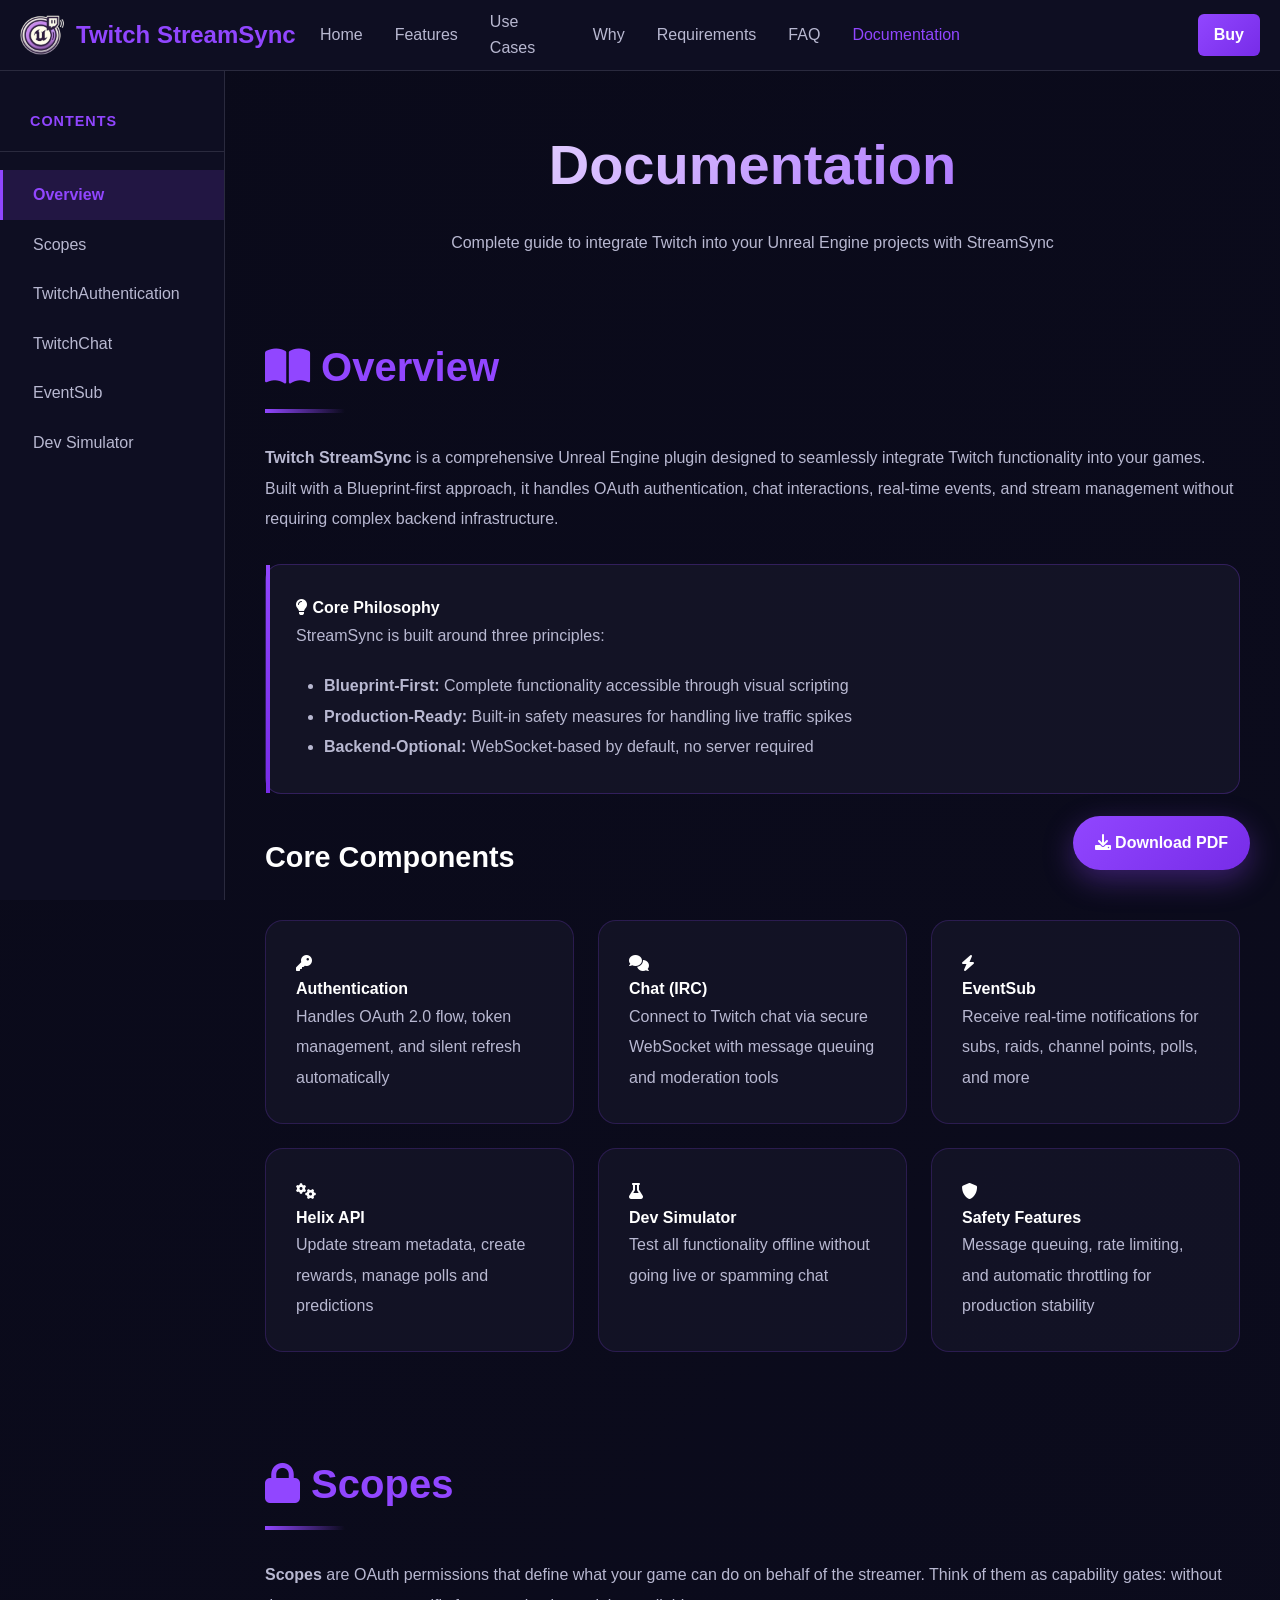
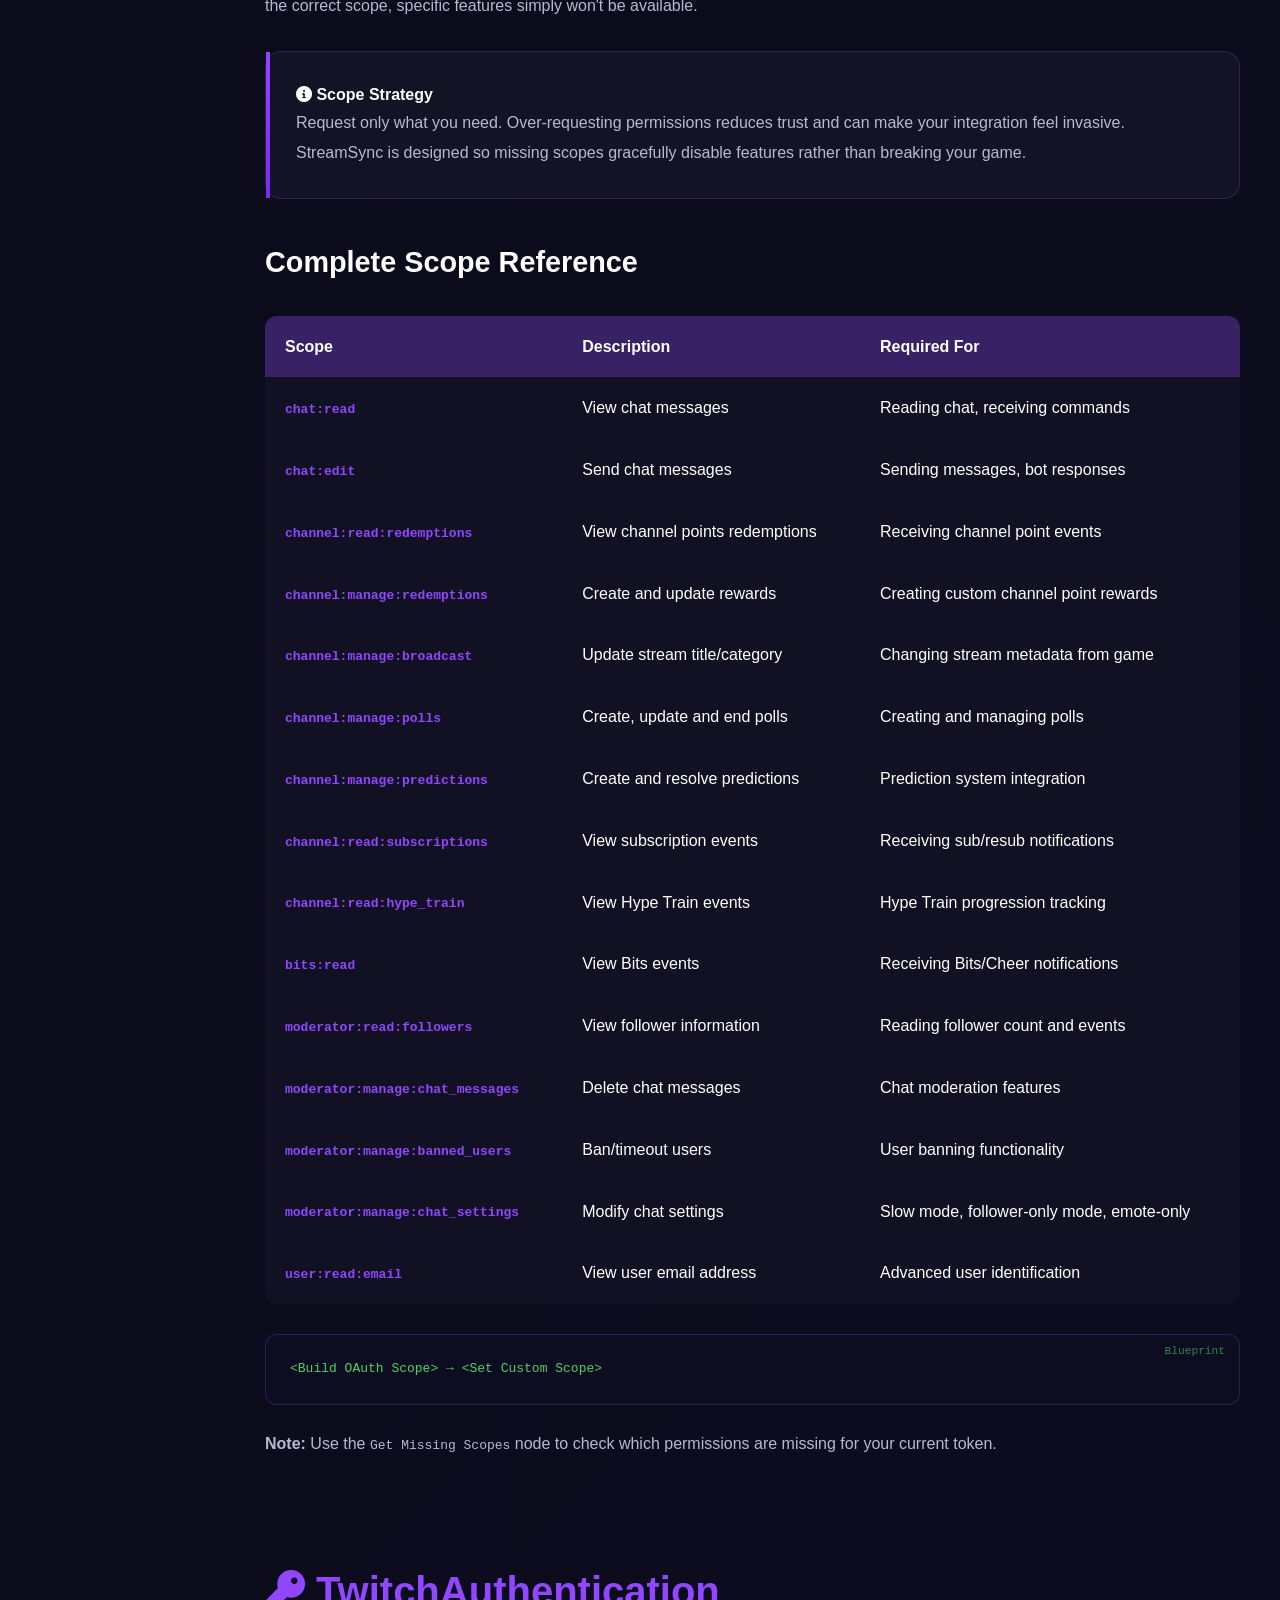
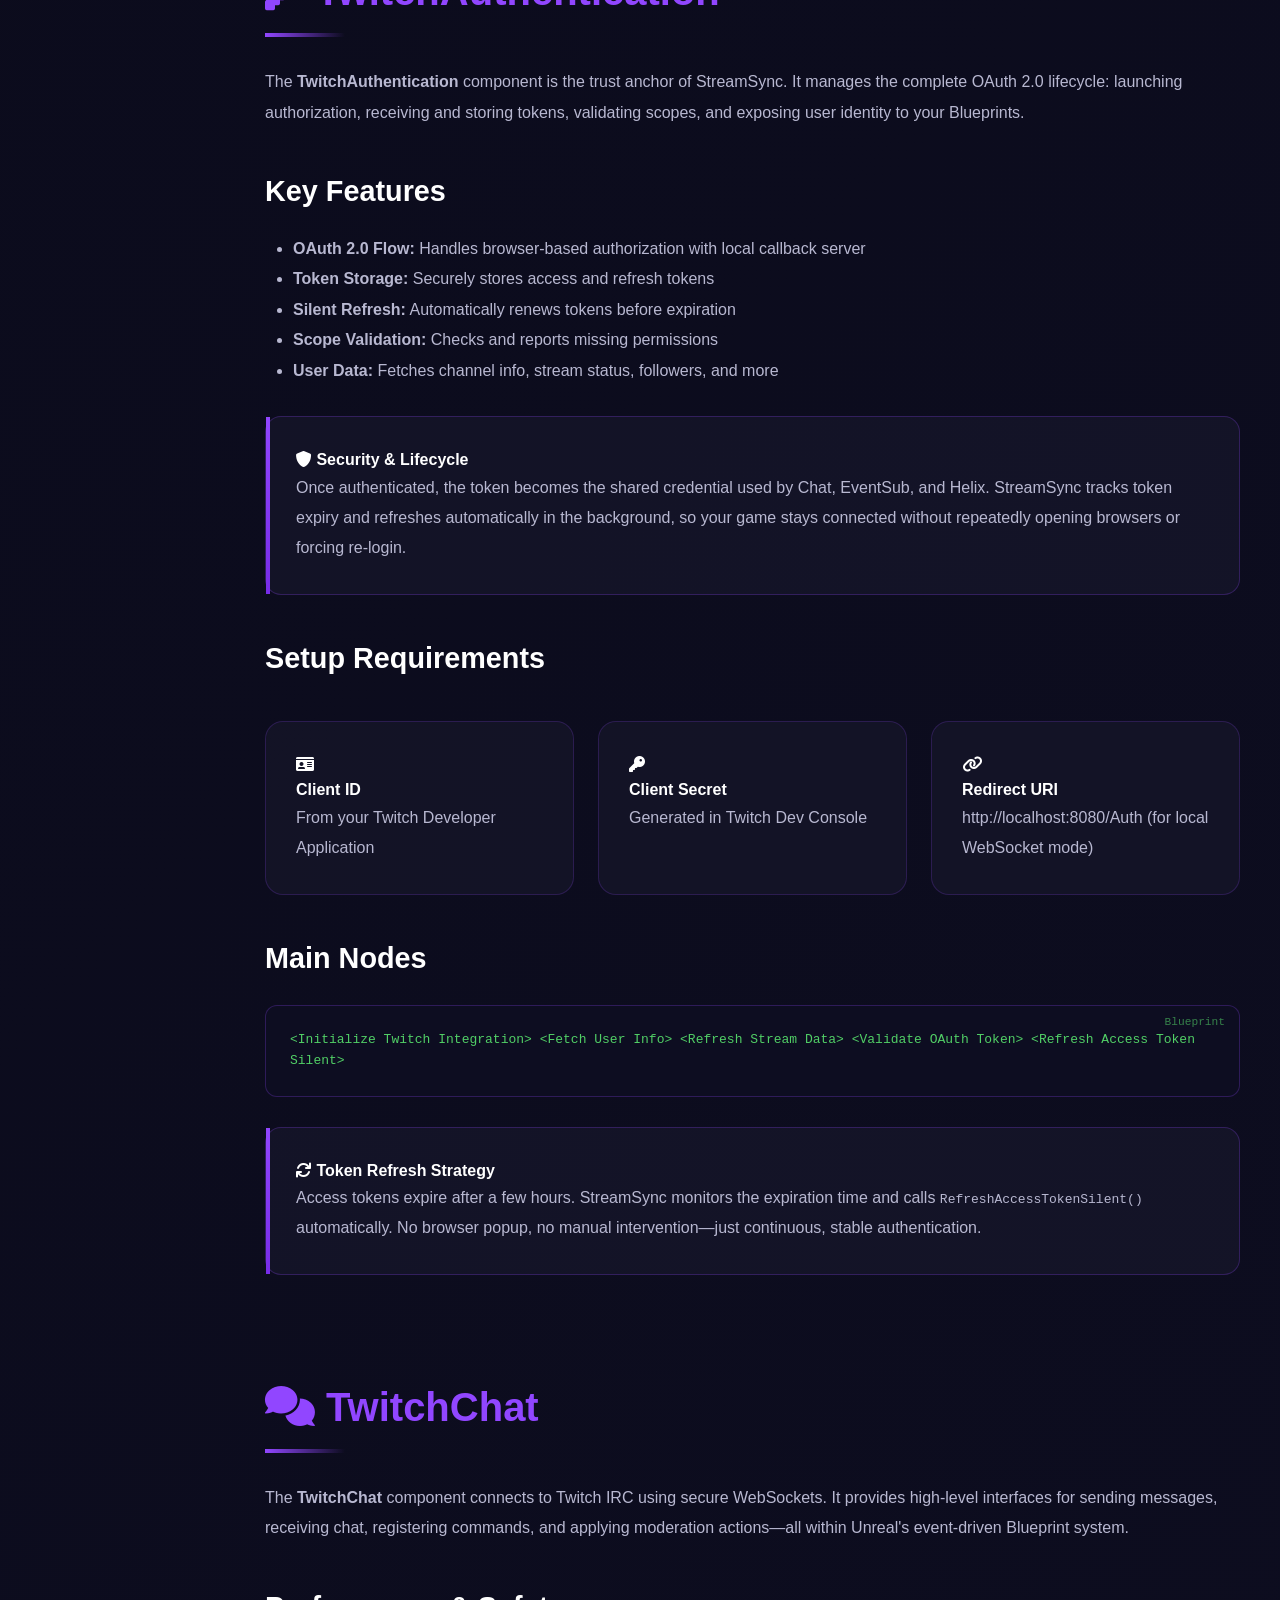
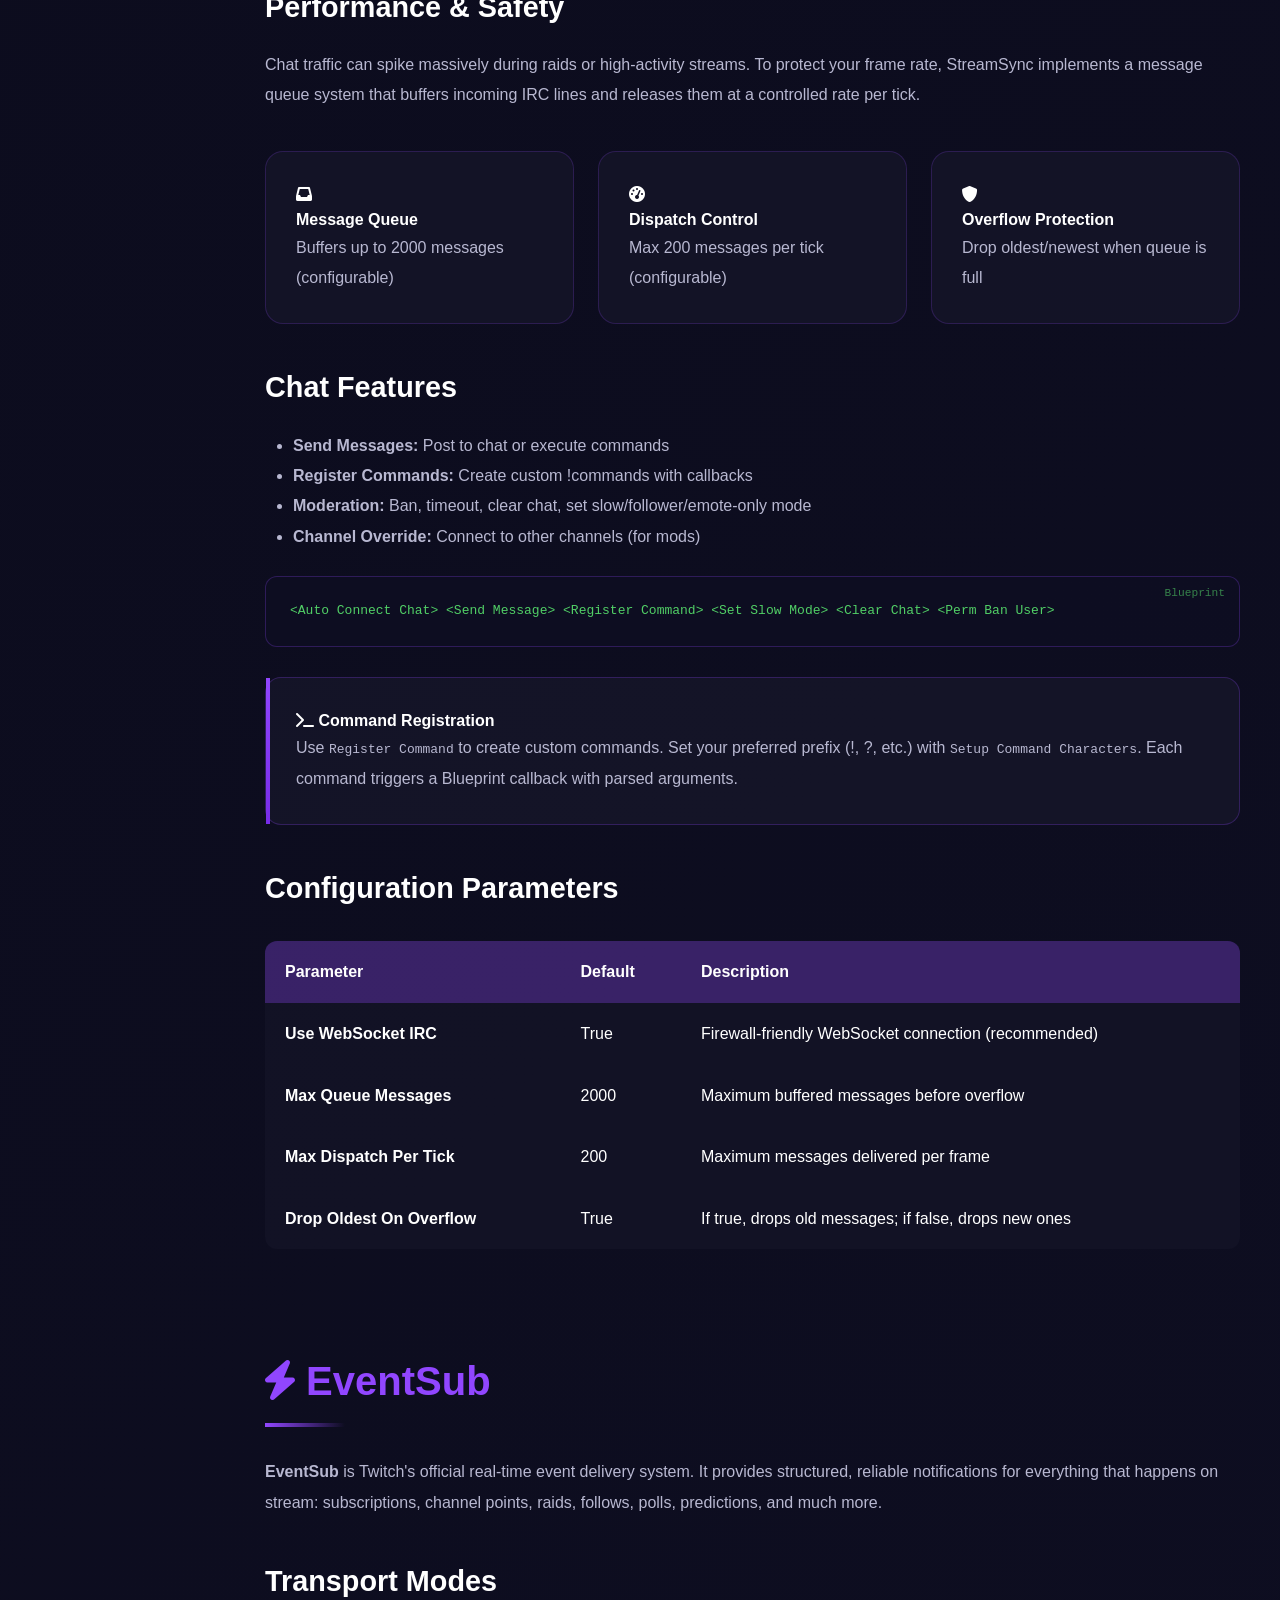
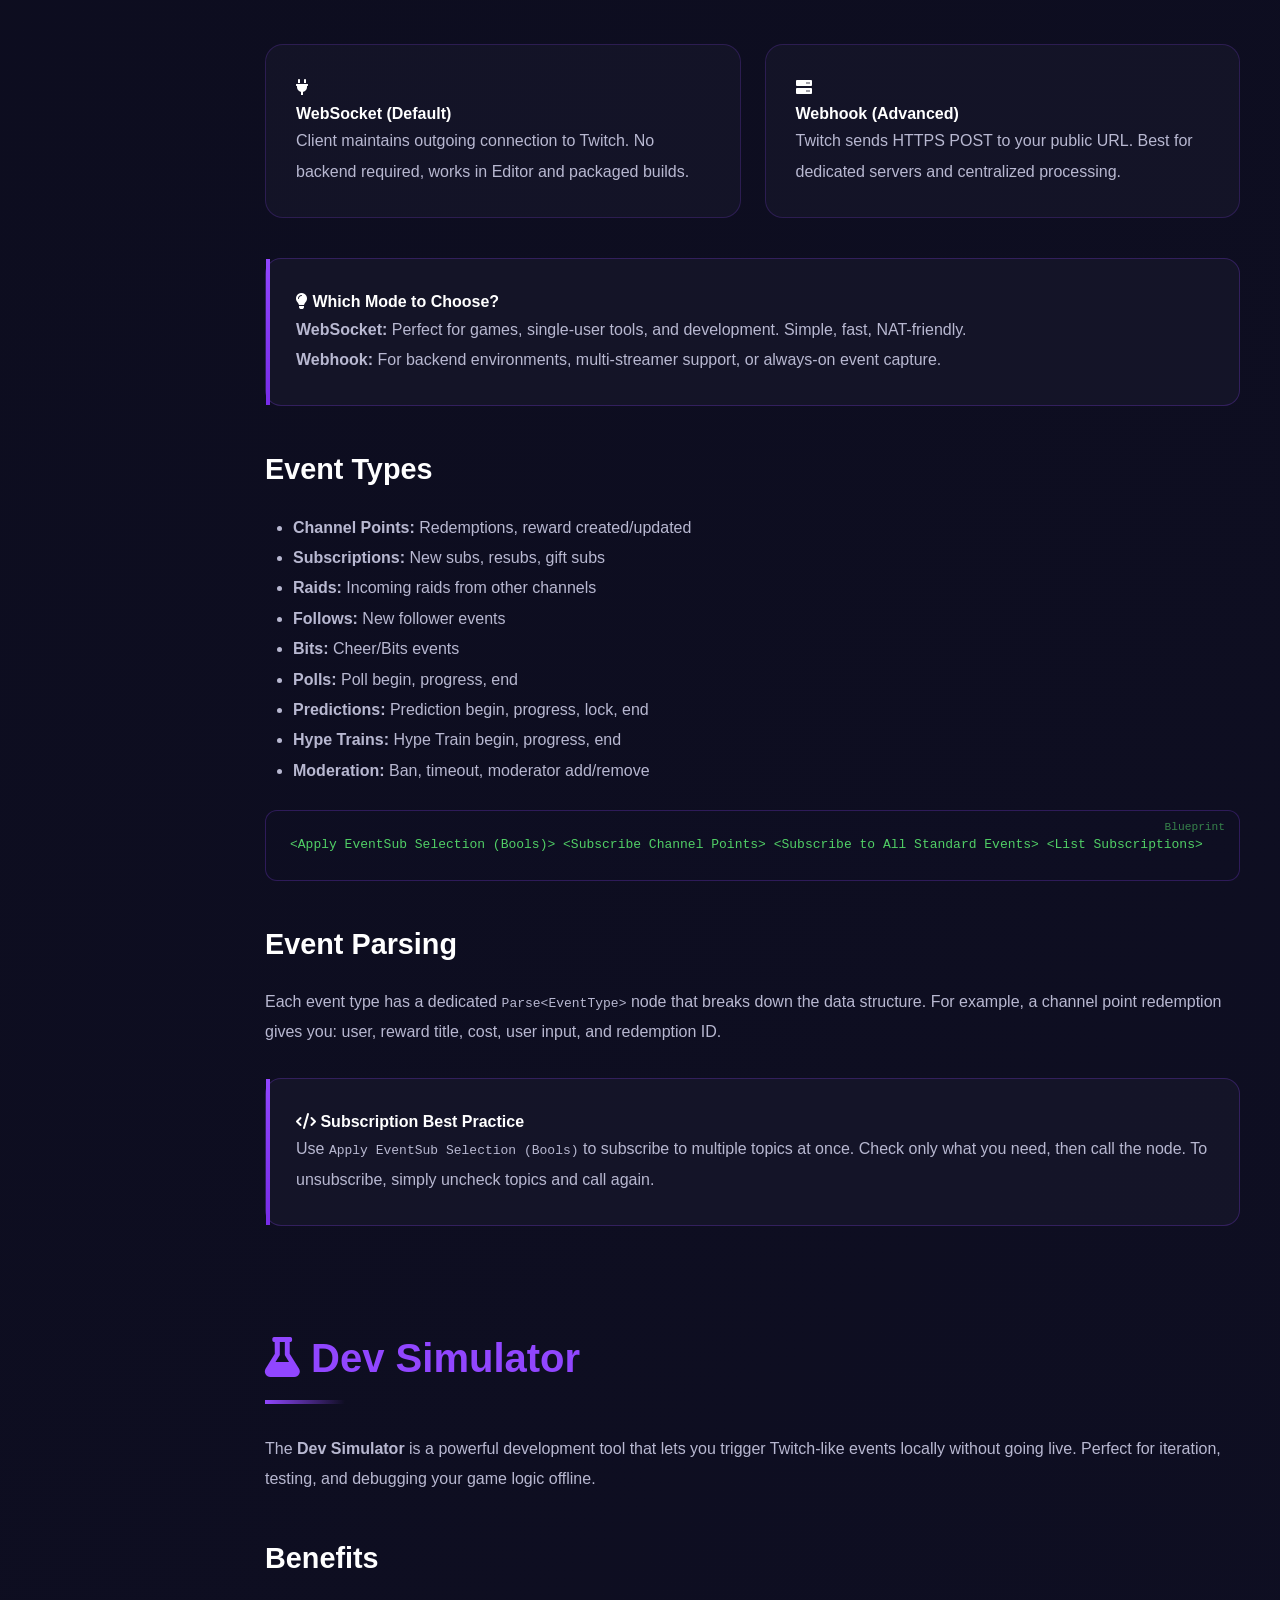
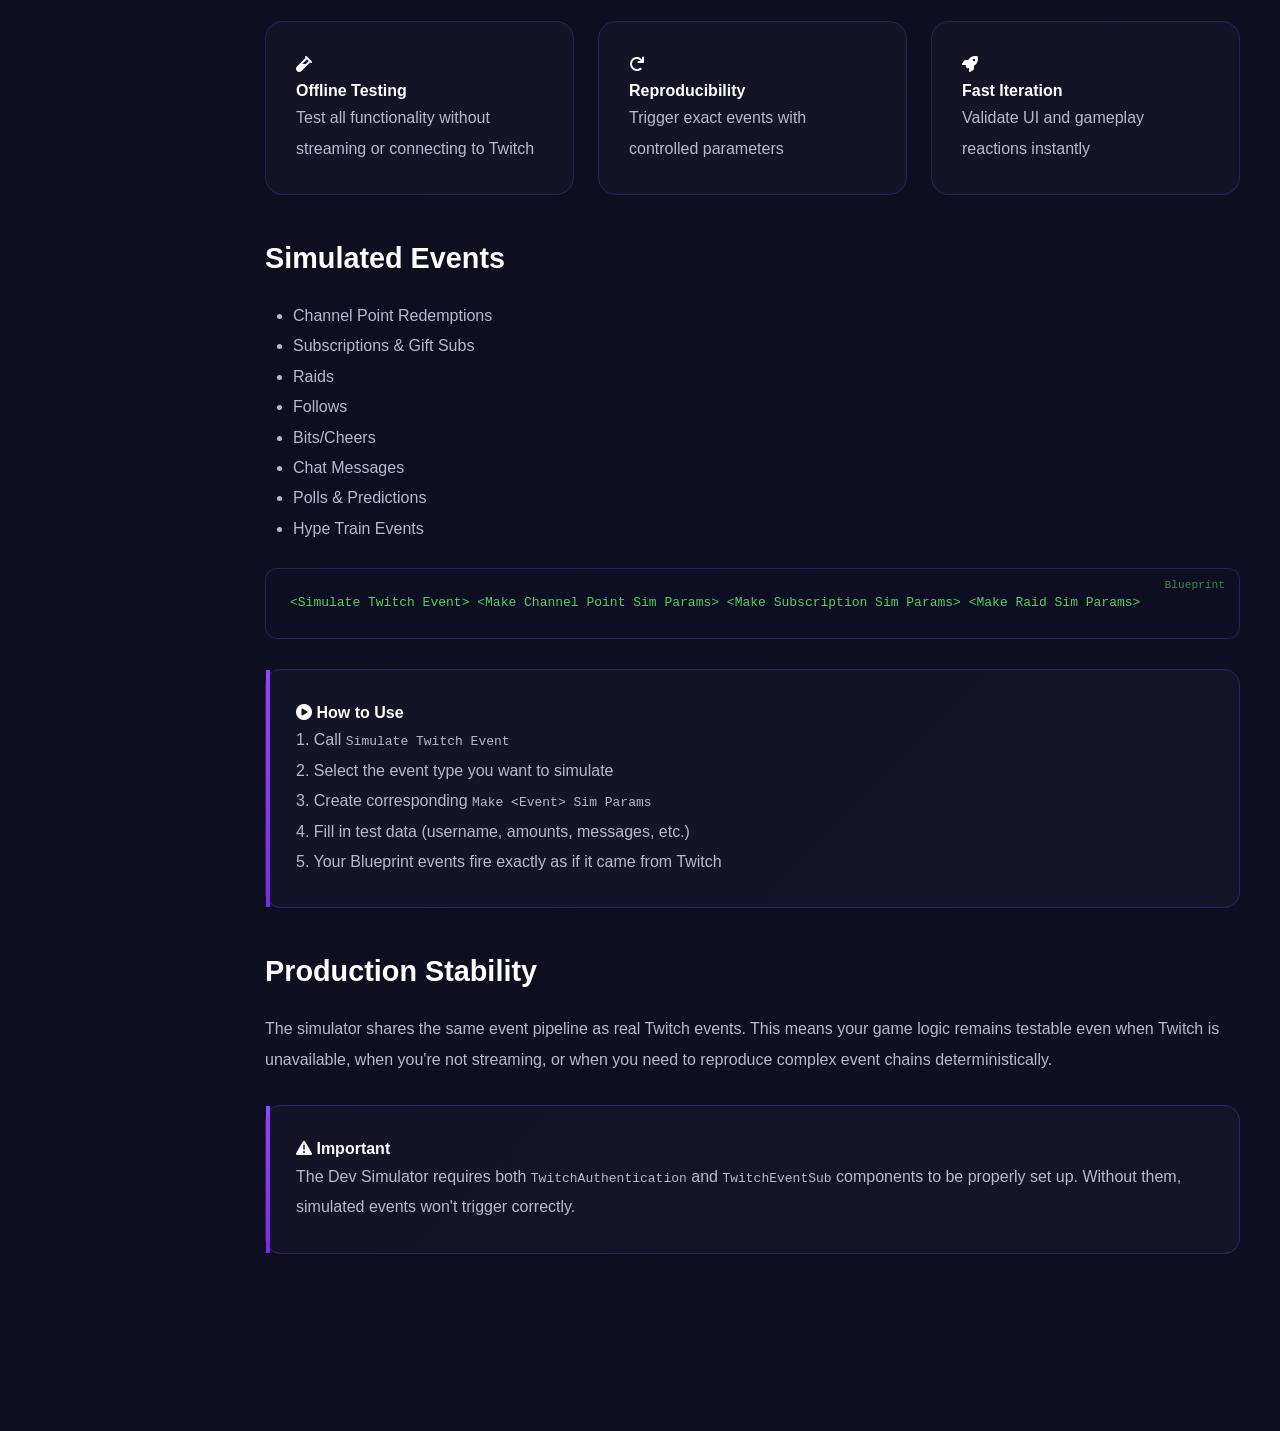
==== Pages/documentation.html @ 116fe892 "Added Dropdown" ====
<!DOCTYPE html>
<html lang="en">
<head>
    <meta charset="UTF-8">
    <meta name="viewport" content="width=device-width, initial-scale=1.0">
    <title>Twitch StreamSync - Documentation</title>
    <link rel="stylesheet" href="documentation.css">
    <link href="https://cdnjs.cloudflare.com/ajax/libs/font-awesome/6.0.0/css/all.min.css" rel="stylesheet">
</head>
<body>
    <!-- Navigation -->
    <nav class="navbar">
      <div class="nav-container">
          <div class="nav-logo">
              <img src="../Logo/LogoStreamSync.png" alt="Twitch StreamSync Logo" class="logo-img">
              <span>Twitch StreamSync</span>
          </div>
          <div class="nav-menu">
              <a href="index.html#home" class="nav-link">Home</a>
              <a href="index.html#features" class="nav-link">Features</a>
              <a href="index.html#use-cases" class="nav-link">Use Cases</a>
              <a href="index.html#why" class="nav-link">Why</a>
              <a href="index.html#requirements" class="nav-link">Requirements</a>
              <a href="index.html#faq" class="nav-link">FAQ</a>
              <a href="documentation.html" class="nav-link active">Documentation</a>
          </div>
          <div class="nav-right">
              <a href="https://www.fab.com/listings/97e1b3d0-df12-41eb-89f4-3e4e54f28fc4"
                 target="_blank"
                 class="nav-link cta">Buy</a>
              <div class="nav-toggle" onclick="toggleDocSidebar()">
                  <span></span>
                  <span></span>
                  <span></span>
              </div>
          </div>
      </div>
    </nav>

    <!-- Sidebar TOC -->
    <aside class="doc-sidebar" id="docSidebar">
      <h3 class="doc-sidebar-title">Contents</h3>
      <ul class="doc-sidebar-menu">
        <li><a class="doc-sidebar-link active" href="#overview">Overview</a></li>
        <li><a class="doc-sidebar-link" href="#scopes">Scopes</a></li>
        <li><a class="doc-sidebar-link" href="#authentication">TwitchAuthentication</a></li>
        <li><a class="doc-sidebar-link" href="#chat">TwitchChat</a></li>
        <li><a class="doc-sidebar-link" href="#eventsub">EventSub</a></li>
        <li><a class="doc-sidebar-link" href="#devsim">Dev Simulator</a></li>
      </ul>
    </aside>

    <!-- Main Content -->
    <main class="doc-content">
        <!-- Header -->
        <div class="doc-header">
            <h1>Documentation</h1>
            <p>Complete guide to integrate Twitch into your Unreal Engine projects with StreamSync</p>
        </div>

        <!-- Overview Section -->
        <section id="overview" class="doc-section">
            <h2><i class="fas fa-book-open"></i> Overview</h2>
            <p>
                <strong>Twitch StreamSync</strong> is a comprehensive Unreal Engine plugin designed to seamlessly integrate Twitch functionality into your games. Built with a Blueprint-first approach, it handles OAuth authentication, chat interactions, real-time events, and stream management without requiring complex backend infrastructure.
            </p>

            <div class="info-card">
                <h4><i class="fas fa-lightbulb"></i> Core Philosophy</h4>
                <p>StreamSync is built around three principles:</p>
                <ul>
                    <li><strong>Blueprint-First:</strong> Complete functionality accessible through visual scripting</li>
                    <li><strong>Production-Ready:</strong> Built-in safety measures for handling live traffic spikes</li>
                    <li><strong>Backend-Optional:</strong> WebSocket-based by default, no server required</li>
                </ul>
            </div>

            <h3>Core Components</h3>
            <div class="feature-grid">
                <div class="feature-item">
                    <div class="feature-icon">
                        <i class="fas fa-key"></i>
                    </div>
                    <h4>Authentication</h4>
                    <p>Handles OAuth 2.0 flow, token management, and silent refresh automatically</p>
                </div>
                <div class="feature-item">
                    <div class="feature-icon">
                        <i class="fas fa-comments"></i>
                    </div>
                    <h4>Chat (IRC)</h4>
                    <p>Connect to Twitch chat via secure WebSocket with message queuing and moderation tools</p>
                </div>
                <div class="feature-item">
                    <div class="feature-icon">
                        <i class="fas fa-bolt"></i>
                    </div>
                    <h4>EventSub</h4>
                    <p>Receive real-time notifications for subs, raids, channel points, polls, and more</p>
                </div>
                <div class="feature-item">
                    <div class="feature-icon">
                        <i class="fas fa-cogs"></i>
                    </div>
                    <h4>Helix API</h4>
                    <p>Update stream metadata, create rewards, manage polls and predictions</p>
                </div>
                <div class="feature-item">
                    <div class="feature-icon">
                        <i class="fas fa-flask"></i>
                    </div>
                    <h4>Dev Simulator</h4>
                    <p>Test all functionality offline without going live or spamming chat</p>
                </div>
                <div class="feature-item">
                    <div class="feature-icon">
                        <i class="fas fa-shield-alt"></i>
                    </div>
                    <h4>Safety Features</h4>
                    <p>Message queuing, rate limiting, and automatic throttling for production stability</p>
                </div>
            </div>
        </section>

        <!-- Scopes Section -->
        <section id="scopes" class="doc-section">
            <h2><i class="fas fa-lock"></i> Scopes</h2>
            <p>
                <strong>Scopes</strong> are OAuth permissions that define what your game can do on behalf of the streamer. Think of them as capability gates: without the correct scope, specific features simply won't be available.
            </p>

            <div class="info-card">
                <h4><i class="fas fa-info-circle"></i> Scope Strategy</h4>
                <p>
                    Request only what you need. Over-requesting permissions reduces trust and can make your integration feel invasive. StreamSync is designed so missing scopes gracefully disable features rather than breaking your game.
                </p>
            </div>

            <h3>Complete Scope Reference</h3>
            <table class="scope-table">
                <thead>
                    <tr>
                        <th>Scope</th>
                        <th>Description</th>
                        <th>Required For</th>
                    </tr>
                </thead>
                <tbody>
                    <tr>
                        <td><span class="scope-name">chat:read</span></td>
                        <td>View chat messages</td>
                        <td>Reading chat, receiving commands</td>
                    </tr>
                    <tr>
                        <td><span class="scope-name">chat:edit</span></td>
                        <td>Send chat messages</td>
                        <td>Sending messages, bot responses</td>
                    </tr>
                    <tr>
                        <td><span class="scope-name">channel:read:redemptions</span></td>
                        <td>View channel points redemptions</td>
                        <td>Receiving channel point events</td>
                    </tr>
                    <tr>
                        <td><span class="scope-name">channel:manage:redemptions</span></td>
                        <td>Create and update rewards</td>
                        <td>Creating custom channel point rewards</td>
                    </tr>
                    <tr>
                        <td><span class="scope-name">channel:manage:broadcast</span></td>
                        <td>Update stream title/category</td>
                        <td>Changing stream metadata from game</td>
                    </tr>
                    <tr>
                        <td><span class="scope-name">channel:manage:polls</span></td>
                        <td>Create, update and end polls</td>
                        <td>Creating and managing polls</td>
                    </tr>
                    <tr>
                        <td><span class="scope-name">channel:manage:predictions</span></td>
                        <td>Create and resolve predictions</td>
                        <td>Prediction system integration</td>
                    </tr>
                    <tr>
                        <td><span class="scope-name">channel:read:subscriptions</span></td>
                        <td>View subscription events</td>
                        <td>Receiving sub/resub notifications</td>
                    </tr>
                    <tr>
                        <td><span class="scope-name">channel:read:hype_train</span></td>
                        <td>View Hype Train events</td>
                        <td>Hype Train progression tracking</td>
                    </tr>
                    <tr>
                        <td><span class="scope-name">bits:read</span></td>
                        <td>View Bits events</td>
                        <td>Receiving Bits/Cheer notifications</td>
                    </tr>
                    <tr>
                        <td><span class="scope-name">moderator:read:followers</span></td>
                        <td>View follower information</td>
                        <td>Reading follower count and events</td>
                    </tr>
                    <tr>
                        <td><span class="scope-name">moderator:manage:chat_messages</span></td>
                        <td>Delete chat messages</td>
                        <td>Chat moderation features</td>
                    </tr>
                    <tr>
                        <td><span class="scope-name">moderator:manage:banned_users</span></td>
                        <td>Ban/timeout users</td>
                        <td>User banning functionality</td>
                    </tr>
                    <tr>
                        <td><span class="scope-name">moderator:manage:chat_settings</span></td>
                        <td>Modify chat settings</td>
                        <td>Slow mode, follower-only mode, emote-only</td>
                    </tr>
                    <tr>
                        <td><span class="scope-name">user:read:email</span></td>
                        <td>View user email address</td>
                        <td>Advanced user identification</td>
                    </tr>
                </tbody>
            </table>

            <div class="code-block">
                &lt;Build OAuth Scope&gt; → &lt;Set Custom Scope&gt;
            </div>

            <p><strong>Note:</strong> Use the <code>Get Missing Scopes</code> node to check which permissions are missing for your current token.</p>
        </section>

        <!-- Authentication Section -->
        <section id="authentication" class="doc-section">
            <h2><i class="fas fa-key"></i> TwitchAuthentication</h2>
            <p>
                The <strong>TwitchAuthentication</strong> component is the trust anchor of StreamSync. It manages the complete OAuth 2.0 lifecycle: launching authorization, receiving and storing tokens, validating scopes, and exposing user identity to your Blueprints.
            </p>

            <h3>Key Features</h3>
            <ul>
                <li><strong>OAuth 2.0 Flow:</strong> Handles browser-based authorization with local callback server</li>
                <li><strong>Token Storage:</strong> Securely stores access and refresh tokens</li>
                <li><strong>Silent Refresh:</strong> Automatically renews tokens before expiration</li>
                <li><strong>Scope Validation:</strong> Checks and reports missing permissions</li>
                <li><strong>User Data:</strong> Fetches channel info, stream status, followers, and more</li>
            </ul>

            <div class="info-card">
                <h4><i class="fas fa-shield-alt"></i> Security & Lifecycle</h4>
                <p>
                    Once authenticated, the token becomes the shared credential used by Chat, EventSub, and Helix. StreamSync tracks token expiry and refreshes automatically in the background, so your game stays connected without repeatedly opening browsers or forcing re-login.
                </p>
            </div>

            <h3>Setup Requirements</h3>
            <div class="feature-grid">
                <div class="feature-item">
                    <div class="feature-icon">
                        <i class="fas fa-id-card"></i>
                    </div>
                    <h4>Client ID</h4>
                    <p>From your Twitch Developer Application</p>
                </div>
                <div class="feature-item">
                    <div class="feature-icon">
                        <i class="fas fa-key"></i>
                    </div>
                    <h4>Client Secret</h4>
                    <p>Generated in Twitch Dev Console</p>
                </div>
                <div class="feature-item">
                    <div class="feature-icon">
                        <i class="fas fa-link"></i>
                    </div>
                    <h4>Redirect URI</h4>
                    <p>http://localhost:8080/Auth (for local WebSocket mode)</p>
                </div>
            </div>

            <h3>Main Nodes</h3>
            <div class="code-block">
                &lt;Initialize Twitch Integration&gt;
                &lt;Fetch User Info&gt;
                &lt;Refresh Stream Data&gt;
                &lt;Validate OAuth Token&gt;
                &lt;Refresh Access Token Silent&gt;
            </div>

            <div class="info-card">
                <h4><i class="fas fa-sync"></i> Token Refresh Strategy</h4>
                <p>
                    Access tokens expire after a few hours. StreamSync monitors the expiration time and calls <code>RefreshAccessTokenSilent()</code> automatically. No browser popup, no manual intervention—just continuous, stable authentication.
                </p>
            </div>
        </section>

        <!-- Chat Section -->
        <section id="chat" class="doc-section">
            <h2><i class="fas fa-comments"></i> TwitchChat</h2>
            <p>
                The <strong>TwitchChat</strong> component connects to Twitch IRC using secure WebSockets. It provides high-level interfaces for sending messages, receiving chat, registering commands, and applying moderation actions—all within Unreal's event-driven Blueprint system.
            </p>

            <h3>Performance & Safety</h3>
            <p>
                Chat traffic can spike massively during raids or high-activity streams. To protect your frame rate, StreamSync implements a message queue system that buffers incoming IRC lines and releases them at a controlled rate per tick.
            </p>

            <div class="feature-grid">
                <div class="feature-item">
                    <div class="feature-icon">
                        <i class="fas fa-inbox"></i>
                    </div>
                    <h4>Message Queue</h4>
                    <p>Buffers up to 2000 messages (configurable)</p>
                </div>
                <div class="feature-item">
                    <div class="feature-icon">
                        <i class="fas fa-tachometer-alt"></i>
                    </div>
                    <h4>Dispatch Control</h4>
                    <p>Max 200 messages per tick (configurable)</p>
                </div>
                <div class="feature-item">
                    <div class="feature-icon">
                        <i class="fas fa-shield-alt"></i>
                    </div>
                    <h4>Overflow Protection</h4>
                    <p>Drop oldest/newest when queue is full</p>
                </div>
            </div>

            <h3>Chat Features</h3>
            <ul>
                <li><strong>Send Messages:</strong> Post to chat or execute commands</li>
                <li><strong>Register Commands:</strong> Create custom !commands with callbacks</li>
                <li><strong>Moderation:</strong> Ban, timeout, clear chat, set slow/follower/emote-only mode</li>
                <li><strong>Channel Override:</strong> Connect to other channels (for mods)</li>
            </ul>

            <div class="code-block">
                &lt;Auto Connect Chat&gt;
                &lt;Send Message&gt;
                &lt;Register Command&gt;
                &lt;Set Slow Mode&gt;
                &lt;Clear Chat&gt;
                &lt;Perm Ban User&gt;
            </div>

            <div class="info-card">
                <h4><i class="fas fa-terminal"></i> Command Registration</h4>
                <p>
                    Use <code>Register Command</code> to create custom commands. Set your preferred prefix (!, ?, etc.) with <code>Setup Command Characters</code>. Each command triggers a Blueprint callback with parsed arguments.
                </p>
            </div>

            <h3>Configuration Parameters</h3>
            <table class="scope-table">
                <thead>
                    <tr>
                        <th>Parameter</th>
                        <th>Default</th>
                        <th>Description</th>
                    </tr>
                </thead>
                <tbody>
                    <tr>
                        <td><strong>Use WebSocket IRC</strong></td>
                        <td>True</td>
                        <td>Firewall-friendly WebSocket connection (recommended)</td>
                    </tr>
                    <tr>
                        <td><strong>Max Queue Messages</strong></td>
                        <td>2000</td>
                        <td>Maximum buffered messages before overflow</td>
                    </tr>
                    <tr>
                        <td><strong>Max Dispatch Per Tick</strong></td>
                        <td>200</td>
                        <td>Maximum messages delivered per frame</td>
                    </tr>
                    <tr>
                        <td><strong>Drop Oldest On Overflow</strong></td>
                        <td>True</td>
                        <td>If true, drops old messages; if false, drops new ones</td>
                    </tr>
                </tbody>
            </table>
        </section>

        <!-- EventSub Section -->
        <section id="eventsub" class="doc-section">
            <h2><i class="fas fa-bolt"></i> EventSub</h2>
            <p>
                <strong>EventSub</strong> is Twitch's official real-time event delivery system. It provides structured, reliable notifications for everything that happens on stream: subscriptions, channel points, raids, follows, polls, predictions, and much more.
            </p>

            <h3>Transport Modes</h3>
            <div class="feature-grid">
                <div class="feature-item">
                    <div class="feature-icon">
                        <i class="fas fa-plug"></i>
                    </div>
                    <h4>WebSocket (Default)</h4>
                    <p>Client maintains outgoing connection to Twitch. No backend required, works in Editor and packaged builds.</p>
                </div>
                <div class="feature-item">
                    <div class="feature-icon">
                        <i class="fas fa-server"></i>
                    </div>
                    <h4>Webhook (Advanced)</h4>
                    <p>Twitch sends HTTPS POST to your public URL. Best for dedicated servers and centralized processing.</p>
                </div>
            </div>

            <div class="info-card">
                <h4><i class="fas fa-lightbulb"></i> Which Mode to Choose?</h4>
                <p>
                    <strong>WebSocket:</strong> Perfect for games, single-user tools, and development. Simple, fast, NAT-friendly.<br>
                    <strong>Webhook:</strong> For backend environments, multi-streamer support, or always-on event capture.
                </p>
            </div>

            <h3>Event Types</h3>
            <ul>
                <li><strong>Channel Points:</strong> Redemptions, reward created/updated</li>
                <li><strong>Subscriptions:</strong> New subs, resubs, gift subs</li>
                <li><strong>Raids:</strong> Incoming raids from other channels</li>
                <li><strong>Follows:</strong> New follower events</li>
                <li><strong>Bits:</strong> Cheer/Bits events</li>
                <li><strong>Polls:</strong> Poll begin, progress, end</li>
                <li><strong>Predictions:</strong> Prediction begin, progress, lock, end</li>
                <li><strong>Hype Trains:</strong> Hype Train begin, progress, end</li>
                <li><strong>Moderation:</strong> Ban, timeout, moderator add/remove</li>
            </ul>

            <div class="code-block">
                &lt;Apply EventSub Selection (Bools)&gt;
                &lt;Subscribe Channel Points&gt;
                &lt;Subscribe to All Standard Events&gt;
                &lt;List Subscriptions&gt;
            </div>

            <h3>Event Parsing</h3>
            <p>
                Each event type has a dedicated <code>Parse&lt;EventType&gt;</code> node that breaks down the data structure. For example, a channel point redemption gives you: user, reward title, cost, user input, and redemption ID.
            </p>

            <div class="info-card">
                <h4><i class="fas fa-code"></i> Subscription Best Practice</h4>
                <p>
                    Use <code>Apply EventSub Selection (Bools)</code> to subscribe to multiple topics at once. Check only what you need, then call the node. To unsubscribe, simply uncheck topics and call again.
                </p>
            </div>
        </section>

        <!-- Dev Simulator Section -->
        <section id="devsim" class="doc-section">
            <h2><i class="fas fa-flask"></i> Dev Simulator</h2>
            <p>
                The <strong>Dev Simulator</strong> is a powerful development tool that lets you trigger Twitch-like events locally without going live. Perfect for iteration, testing, and debugging your game logic offline.
            </p>

            <h3>Benefits</h3>
            <div class="feature-grid">
                <div class="feature-item">
                    <div class="feature-icon">
                        <i class="fas fa-vial"></i>
                    </div>
                    <h4>Offline Testing</h4>
                    <p>Test all functionality without streaming or connecting to Twitch</p>
                </div>
                <div class="feature-item">
                    <div class="feature-icon">
                        <i class="fas fa-redo"></i>
                    </div>
                    <h4>Reproducibility</h4>
                    <p>Trigger exact events with controlled parameters</p>
                </div>
                <div class="feature-item">
                    <div class="feature-icon">
                        <i class="fas fa-rocket"></i>
                    </div>
                    <h4>Fast Iteration</h4>
                    <p>Validate UI and gameplay reactions instantly</p>
                </div>
            </div>

            <h3>Simulated Events</h3>
            <ul>
                <li>Channel Point Redemptions</li>
                <li>Subscriptions & Gift Subs</li>
                <li>Raids</li>
                <li>Follows</li>
                <li>Bits/Cheers</li>
                <li>Chat Messages</li>
                <li>Polls & Predictions</li>
                <li>Hype Train Events</li>
            </ul>

            <div class="code-block">
                &lt;Simulate Twitch Event&gt;
                &lt;Make Channel Point Sim Params&gt;
                &lt;Make Subscription Sim Params&gt;
                &lt;Make Raid Sim Params&gt;
            </div>

            <div class="info-card">
                <h4><i class="fas fa-play-circle"></i> How to Use</h4>
                <p>
                    1. Call <code>Simulate Twitch Event</code><br>
                    2. Select the event type you want to simulate<br>
                    3. Create corresponding <code>Make &lt;Event&gt; Sim Params</code><br>
                    4. Fill in test data (username, amounts, messages, etc.)<br>
                    5. Your Blueprint events fire exactly as if it came from Twitch
                </p>
            </div>

            <h3>Production Stability</h3>
            <p>
                The simulator shares the same event pipeline as real Twitch events. This means your game logic remains testable even when Twitch is unavailable, when you're not streaming, or when you need to reproduce complex event chains deterministically.
            </p>

            <div class="info-card">
                <h4><i class="fas fa-exclamation-triangle"></i> Important</h4>
                <p>
                    The Dev Simulator requires both <code>TwitchAuthentication</code> and <code>TwitchEventSub</code> components to be properly set up. Without them, simulated events won't trigger correctly.
                </p>
            </div>
        </section>
    </main>

    <!-- Download Button -->
    <a href="TwitchStreamSyncDOC.pdf" download class="download-btn">
        <i class="fas fa-download"></i>
        <span>Download PDF</span>
    </a>
    <script src="script.js"></script>
</body>
</html>
---- Pages/documentation.css ----
/* ======================================================
   Twitch StreamSync – Documentation
   FULL AUTONOMOUS STYLESHEET
   (Includes Navbar + Sidebar + Documentation)
   ====================================================== */

/* ======================
   CSS VARIABLES
   ====================== */

:root {
    --primary-color: #9146FF;
    --secondary-color: #772CE8;
    --dark-bg: #0F0F23;
    --darker-bg: #0A0A1A;
    --light-bg: #1A1A2E;
    --text-primary: #FFFFFF;
    --text-secondary: #B8B8D1;
    --text-muted: #666666;
    --success-color: #51CF66;
    --warning-color: #FFD43B;
    --border-color: #2A2A3E;
    --shadow: 0 4px 20px rgba(145, 70, 255, 0.1);
}

/* ======================
   RESET
   ====================== */

* {
    margin: 0;
    padding: 0;
    box-sizing: border-box;
}

html, body {
    background: linear-gradient(135deg, var(--darker-bg), var(--dark-bg));
    color: var(--text-primary);
    font-family: 'Inter', -apple-system, BlinkMacSystemFont, 'Segoe UI', Roboto, sans-serif;
    line-height: 1.6;
    overflow-x: hidden;
}

/* ======================================================
   NAVBAR (IDENTICAL TO INDEX)
   ====================================================== */

.navbar {
    position: fixed;
    top: 0;
    width: 100%;
    background: rgba(15, 15, 35, 0.95);
    backdrop-filter: blur(10px);
    border-bottom: 1px solid var(--border-color);
    z-index: 1000;
}

.nav-container {
    max-width: 1500px;
    margin: 0 auto;
    padding: 0 20px;
    height: 70px;
    display: flex;
    align-items: center;
    justify-content: space-between;
    position: relative;
}

.nav-logo {
    display: flex;
    align-items: center;
    gap: 12px;
    font-size: 1.5rem;
    font-weight: 700;
    color: var(--primary-color);
}

.nav-logo img {
    height: 40px;
}

.nav-menu {
    display: flex;
    gap: 32px;
    align-items: center;
    position: absolute;
    left: 50%;
    transform: translateX(-50%);
}

.nav-link {
    color: var(--text-secondary);
    text-decoration: none;
    font-weight: 500;
    transition: color 0.25s ease;
}

.nav-link:hover,
.nav-link.active {
    color: var(--primary-color);
}

.nav-link.cta {
    background: linear-gradient(135deg, var(--primary-color), var(--secondary-color));
    padding: 8px 16px;
    border-radius: 6px;
    color: #fff;
    font-weight: 600;
}

.nav-right {
    display: flex;
    align-items: center;
    gap: 16px;
}

.nav-toggle {
    display: none;
    flex-direction: column;
    cursor: pointer;
}

.nav-toggle span {
    width: 24px;
    height: 3px;
    background: var(--text-primary);
    margin: 3px 0;
}

/* ======================================================
   SIDEBAR (DOC ONLY)
   ====================================================== */

.doc-sidebar {
    position: fixed;
    top: 70px;
    left: 0;
    width: 225px;
    height: calc(100vh - 70px);
    background: rgba(15, 15, 35, 0.95);
    border-right: 1px solid var(--border-color);
    padding: 40px 0;
    overflow-y: auto;
    z-index: 900;
}

.doc-sidebar-title {
    color: var(--primary-color);
    font-size: 0.9rem;
    padding: 0 30px 18px;
    margin-bottom: 18px;
    text-transform: uppercase;
    letter-spacing: 1px;
    border-bottom: 1px solid var(--border-color);
}

.doc-sidebar-menu {
    list-style: none;
}

.doc-sidebar-link {
    display: block;
    padding: 12px 30px;
    color: var(--text-secondary);
    text-decoration: none;
    border-left: 3px solid transparent;
    transition: all 0.25s ease;
}

.doc-sidebar-link:hover {
    background: rgba(145, 70, 255, 0.08);
    color: var(--text-primary);
    border-left-color: var(--primary-color);
}

.doc-sidebar-link.active {
    background: rgba(145, 70, 255, 0.15);
    color: var(--primary-color);
    border-left-color: var(--primary-color);
    font-weight: 600;
}

/* ======================================================
   MAIN DOC CONTENT
   ====================================================== */

.doc-content {
    max-width: 1200px;
    margin-left: 225px;
    padding: 120px 40px 80px;
}

.doc-header {
    text-align: center;
    margin-bottom: 80px;
}

.doc-header h1 {
    font-size: 3.5rem;
    font-weight: 800;
    background: linear-gradient(135deg, #fff, var(--primary-color));
    background-clip:initial;
    -webkit-background-clip: text;
    -webkit-text-fill-color: transparent;
}

.doc-header p {
    color: var(--text-secondary);
    max-width: 700px;
    margin: 20px auto 0;
}

/* ======================
   SECTIONS
   ====================== */

.doc-section {
    margin-bottom: 100px;
    scroll-margin-top: 100px;
    animation: fadeInUp 0.6s ease;
}

.doc-section h2 {
    font-size: 2.5rem;
    font-weight: 800;
    color: var(--primary-color);
    margin-bottom: 30px;
    position: relative;
    padding-bottom: 14px;
}

.doc-section h2::after {
    content: '';
    position: absolute;
    bottom: 0;
    left: 0;
    width: 80px;
    height: 4px;
    background: linear-gradient(90deg, var(--primary-color), transparent);
}

.doc-section h3 {
    font-size: 1.8rem;
    margin: 40px 0 20px;
}

.doc-section p,
.doc-section li {
    color: var(--text-secondary);
    line-height: 1.9;
}

.doc-section ul {
    padding-left: 28px;
    margin-top: 20px;
}

/* ======================
   INFO CARDS
   ====================== */

.info-card {
    background: rgba(26, 26, 46, 0.6);
    border: 1px solid rgba(145, 70, 255, 0.25);
    border-radius: 16px;
    padding: 30px;
    margin: 30px 0;
    position: relative;
}

.info-card::before {
    content: '';
    position: absolute;
    top: 0;
    left: 0;
    width: 4px;
    height: 100%;
    background: linear-gradient(var(--primary-color), var(--secondary-color));
}

/* ======================
   TABLES
   ====================== */

.scope-table {
    width: 100%;
    border-collapse: collapse;
    background: rgba(26, 26, 46, 0.4);
    border-radius: 12px;
    overflow: hidden;
    margin: 30px 0;
}

.scope-table th,
.scope-table td {
    padding: 18px 20px;
    text-align: left;
}

.scope-table thead {
    background: rgba(145, 70, 255, 0.3);
}

.scope-table tr:hover {
    background: rgba(145, 70, 255, 0.1);
}

.scope-name {
    font-family: monospace;
    color: var(--primary-color);
    font-weight: 600;
}

/* ======================
   CODE BLOCKS
   ====================== */

.code-block {
    background: rgba(15, 15, 35, 0.85);
    border: 1px solid rgba(145, 70, 255, 0.25);
    border-radius: 12px;
    padding: 24px;
    margin: 24px 0;
    font-family: monospace;
    color: var(--success-color);
    position: relative;
}

.code-block::before {
    content: 'Blueprint';
    position: absolute;
    top: 8px;
    right: 14px;
    font-size: 0.7rem;
    opacity: 0.6;
}

/* ======================
   FEATURE GRID
   ====================== */

.feature-grid {
    display: grid;
    grid-template-columns: repeat(auto-fit, minmax(260px, 1fr));
    gap: 24px;
    margin: 40px 0;
}

.feature-item {
    background: rgba(26, 26, 46, 0.5);
    border: 1px solid rgba(145, 70, 255, 0.2);
    border-radius: 18px;
    padding: 30px;
    transition: transform 0.3s ease;
}

.feature-item:hover {
    transform: translateY(-6px);
}

/* ======================
   DOWNLOAD BUTTON
   ====================== */

.download-btn {
    position: fixed;
    bottom: 30px;
    right: 30px;
    background: linear-gradient(135deg, var(--primary-color), var(--secondary-color));
    padding: 14px 22px;
    border-radius: 50px;
    color: #fff;
    text-decoration: none;
    font-weight: 600;
    box-shadow: 0 10px 30px rgba(145, 70, 255, 0.35);
    z-index: 1000;
}

/* ======================
   RESPONSIVE
   ====================== */

@media (max-width: 1024px) {
    .doc-content {
        margin-left: 0 !important;
        max-width: 100%;
    }

    .doc-sidebar {
        left: -280px;
    }

    .nav-menu {
        display: none;
    }

    .nav-toggle {
        display: flex;
    }
}

@media (max-width: 768px) {
    .doc-header h1 {
        font-size: 2.5rem;
    }

    .doc-section h2 {
        font-size: 2rem;
    }
}

/* ======================
   ANIMATIONS
   ====================== */

@keyframes fadeInUp {
    from {
        opacity: 0;
        transform: translateY(30px);
    }
    to {
        opacity: 1;
        transform: translateY(0);
    }
}



::-webkit-scrollbar {
    width: 8px;
}

::-webkit-scrollbar-track {
    background: var(--dark-bg);
}

::-webkit-scrollbar-thumb {
    background: linear-gradient(
        180deg,
        var(--primary-color),
        var(--secondary-color)
    );
    border-radius: 6px;
}

::-webkit-scrollbar-thumb:hover {
    background: var(--secondary-color);
}
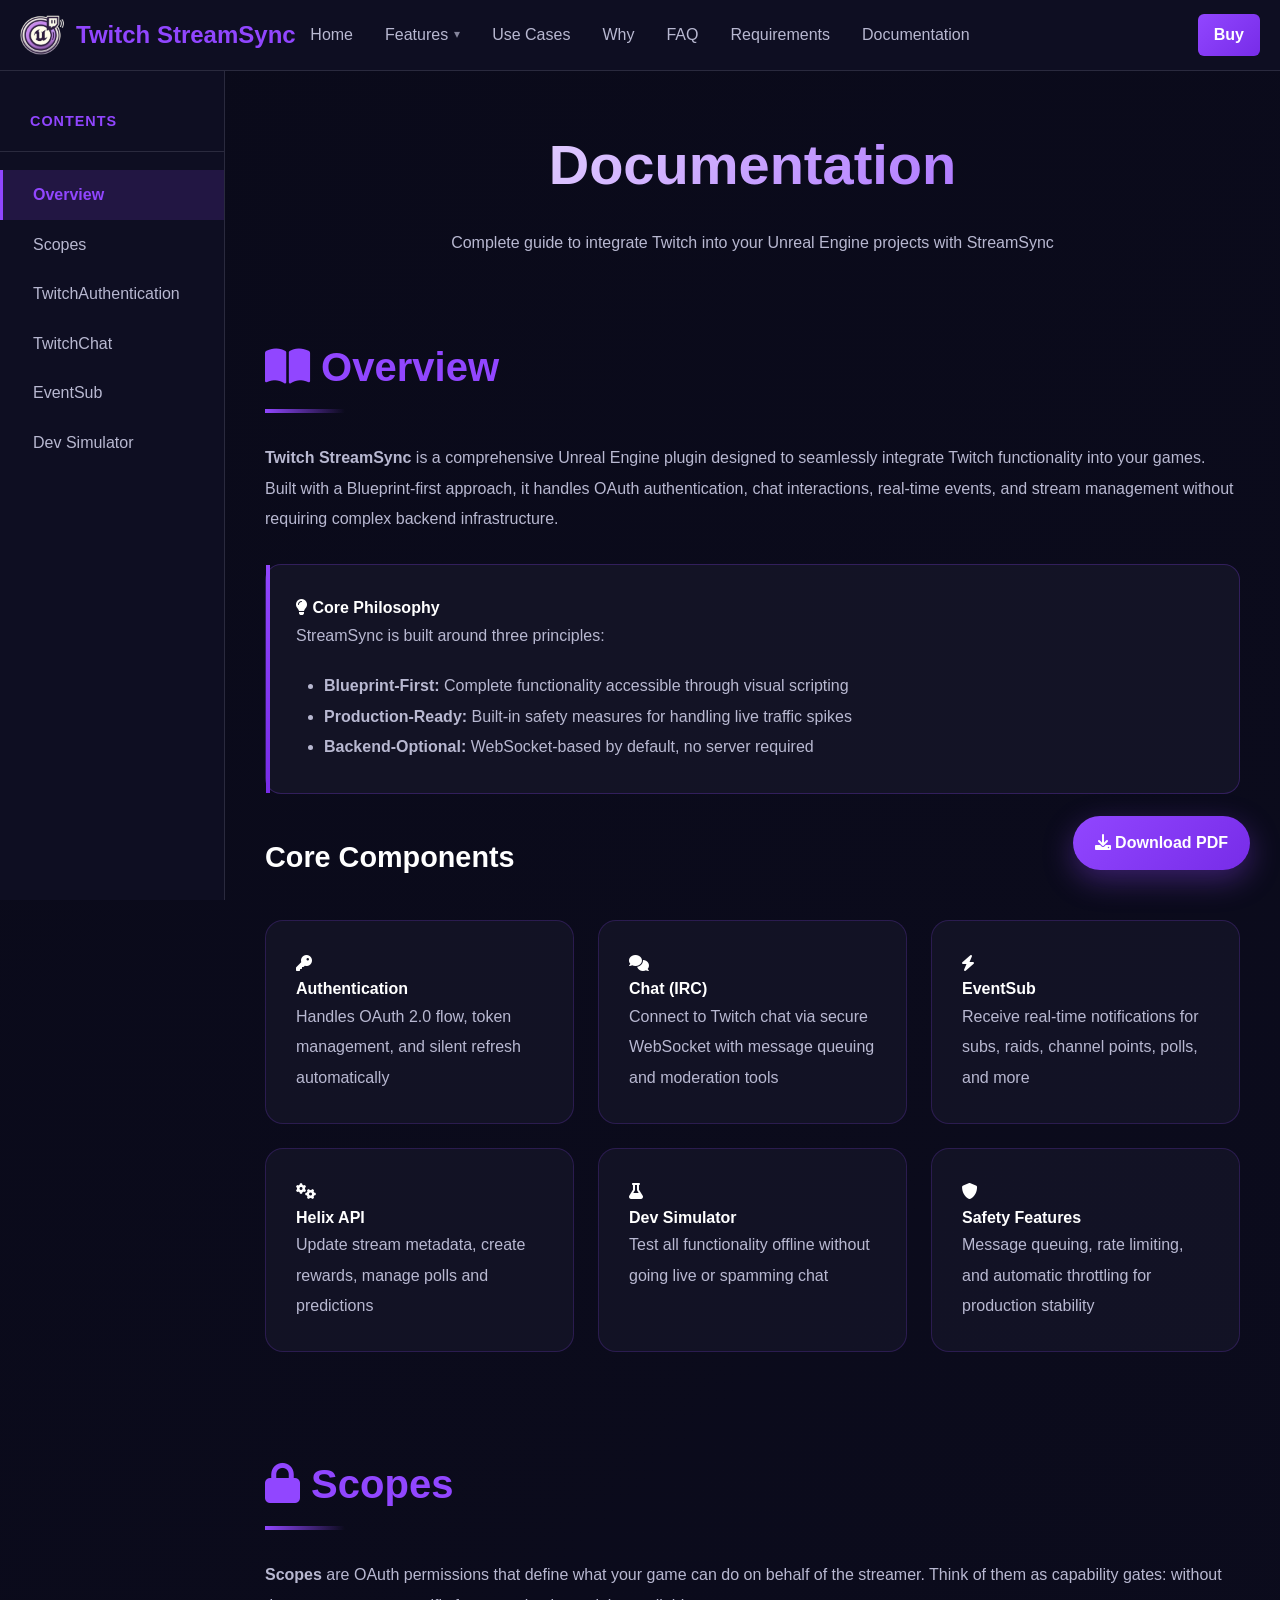
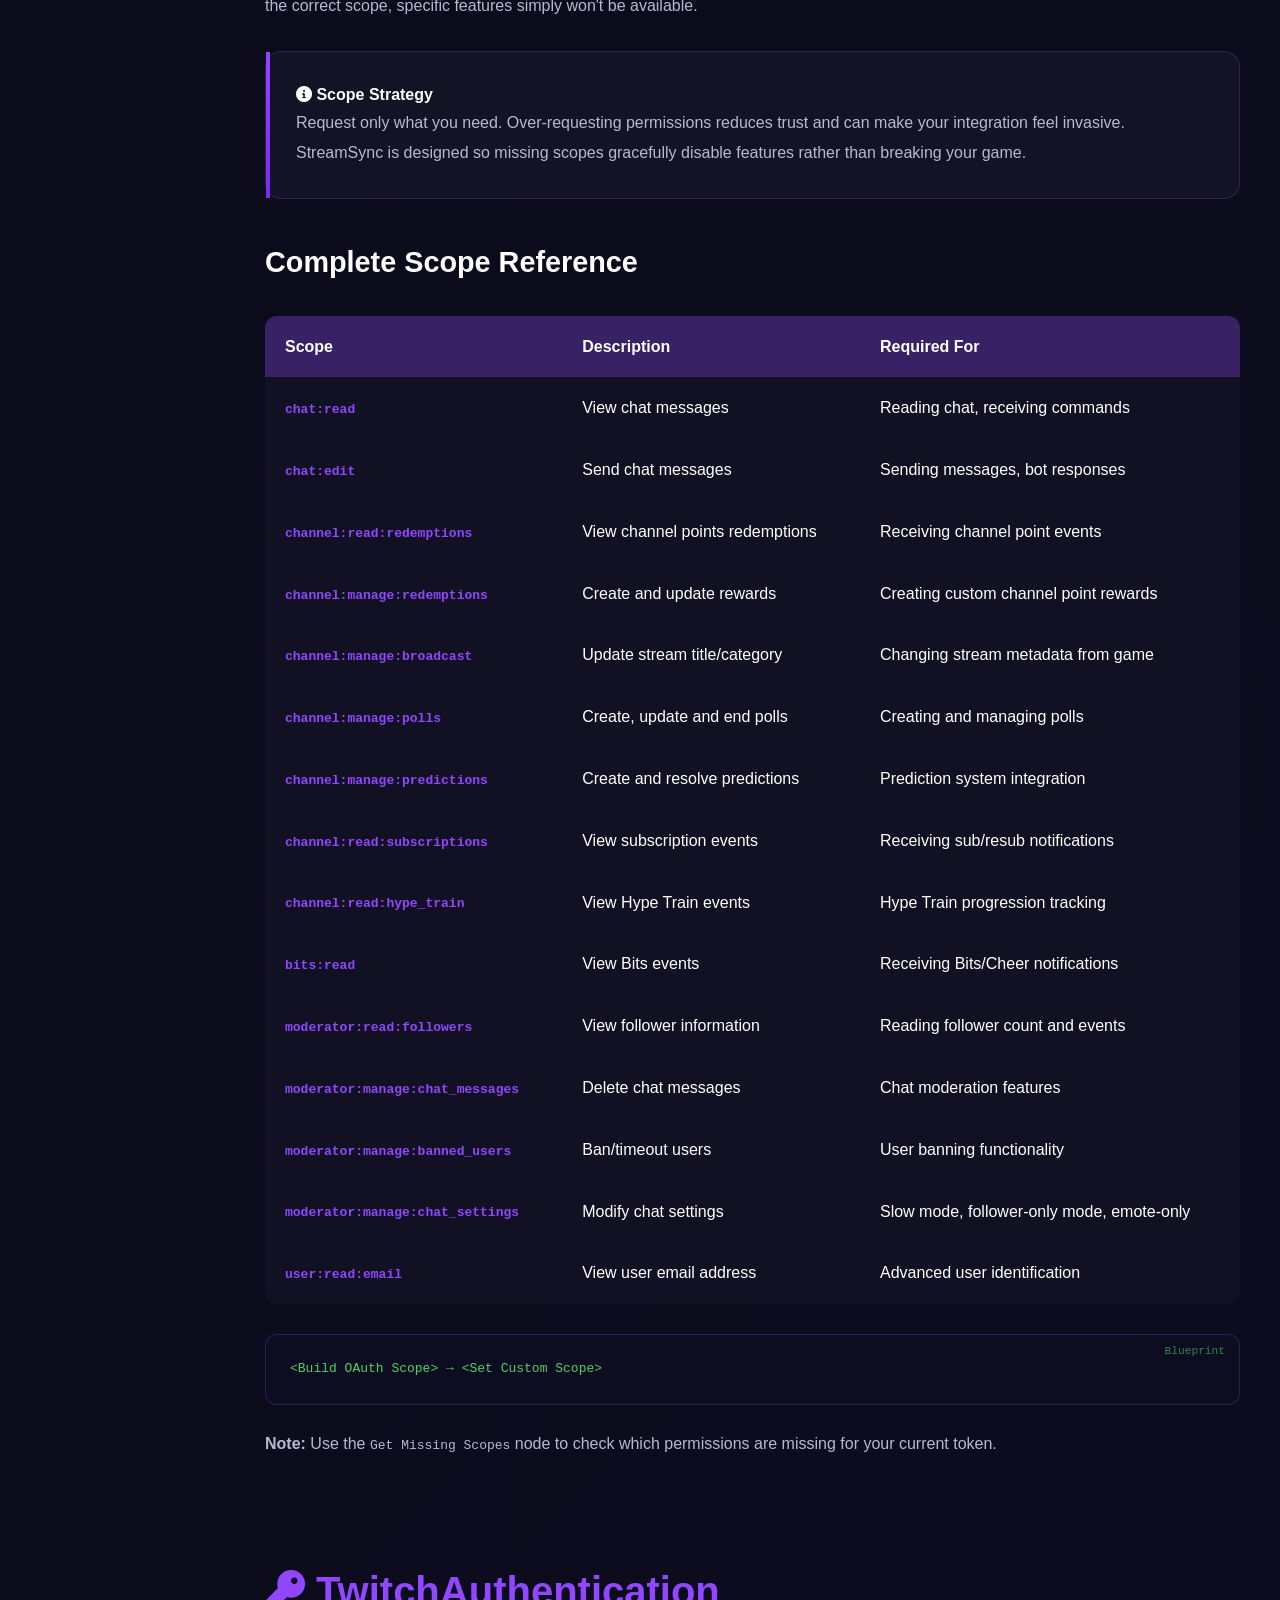
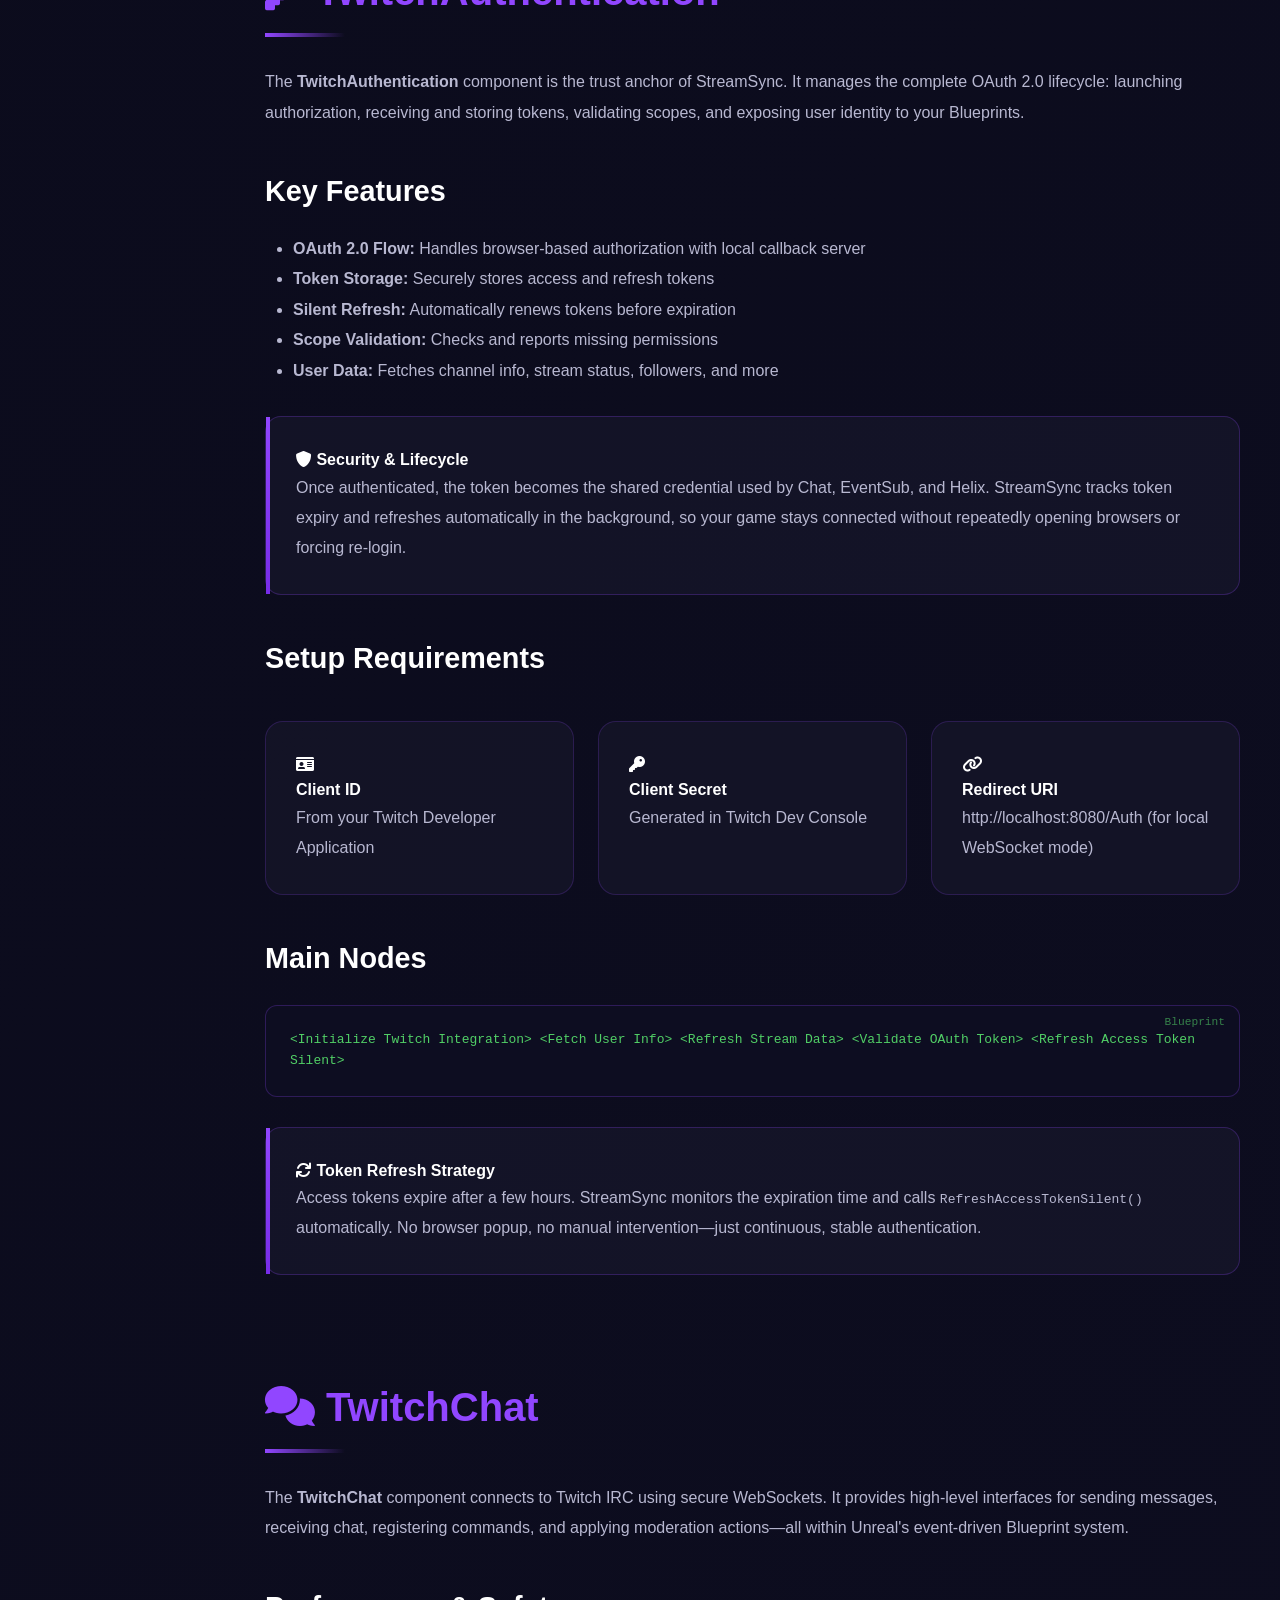
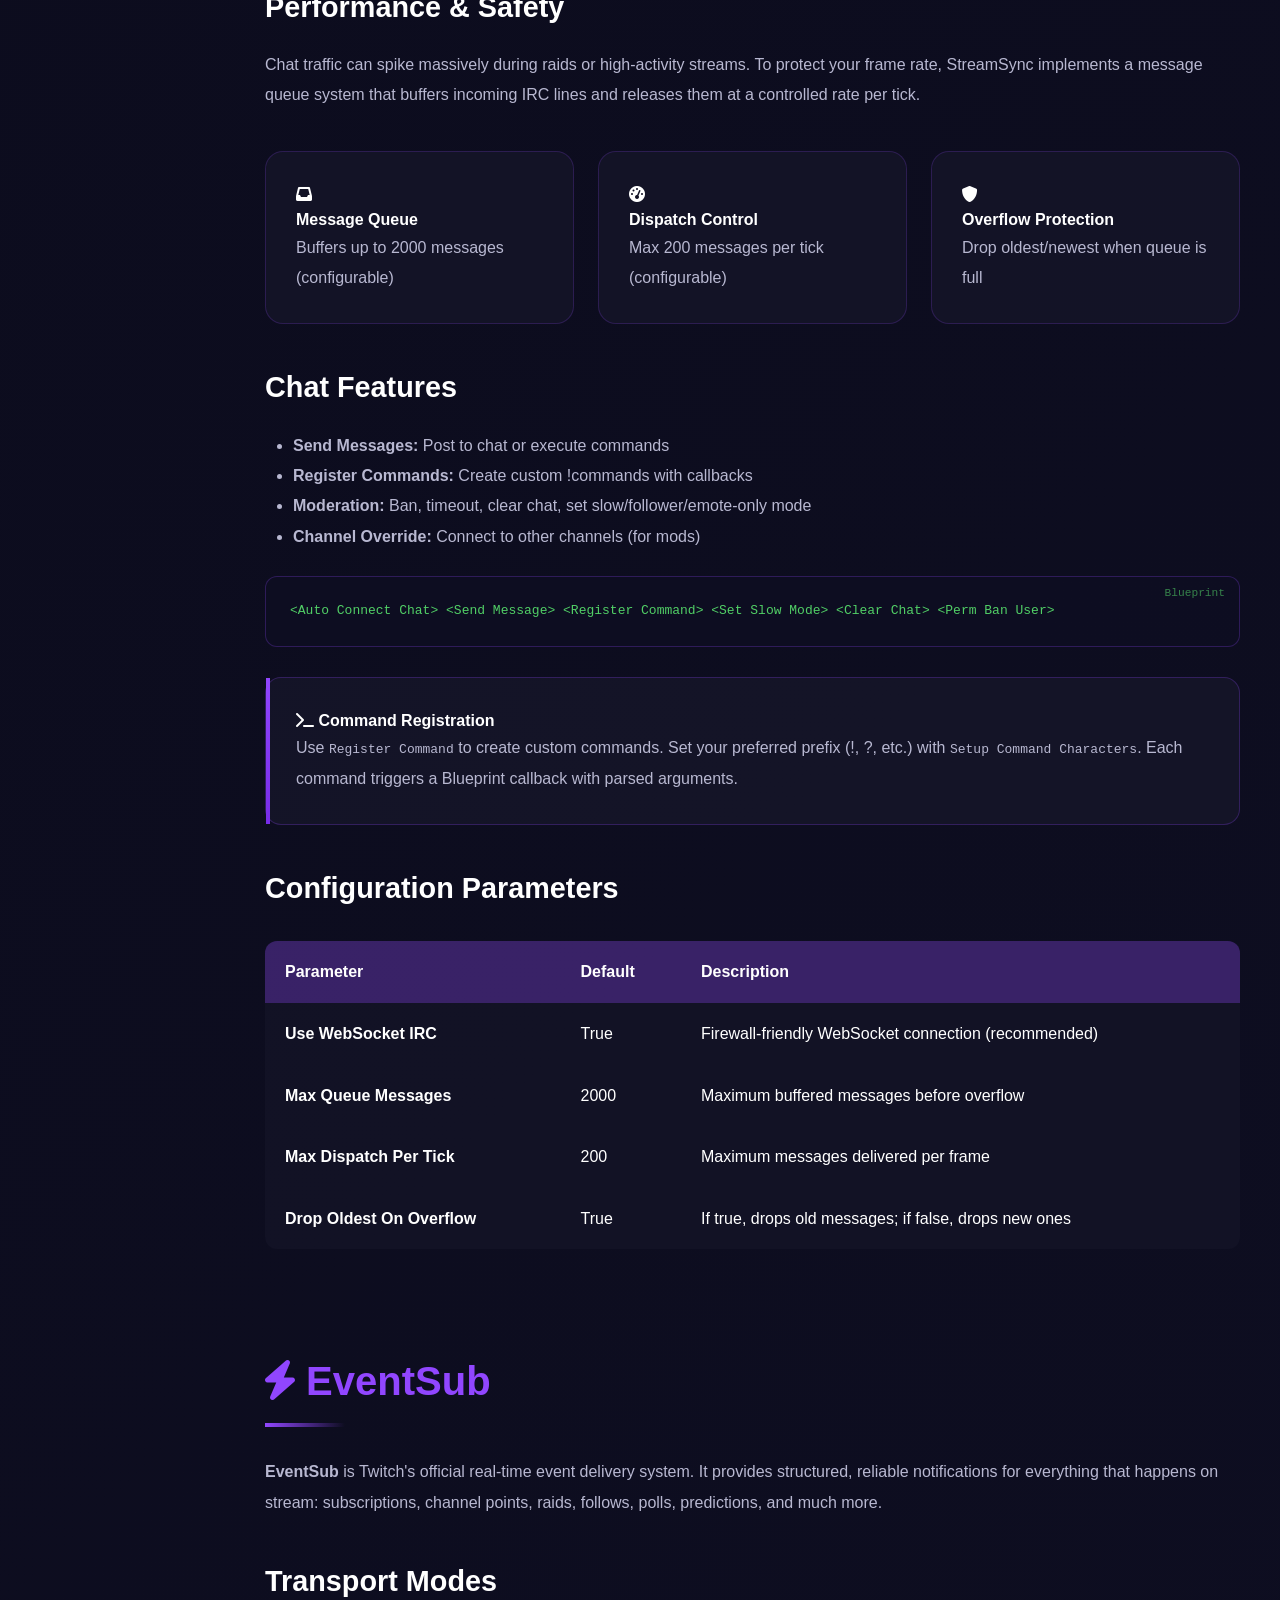
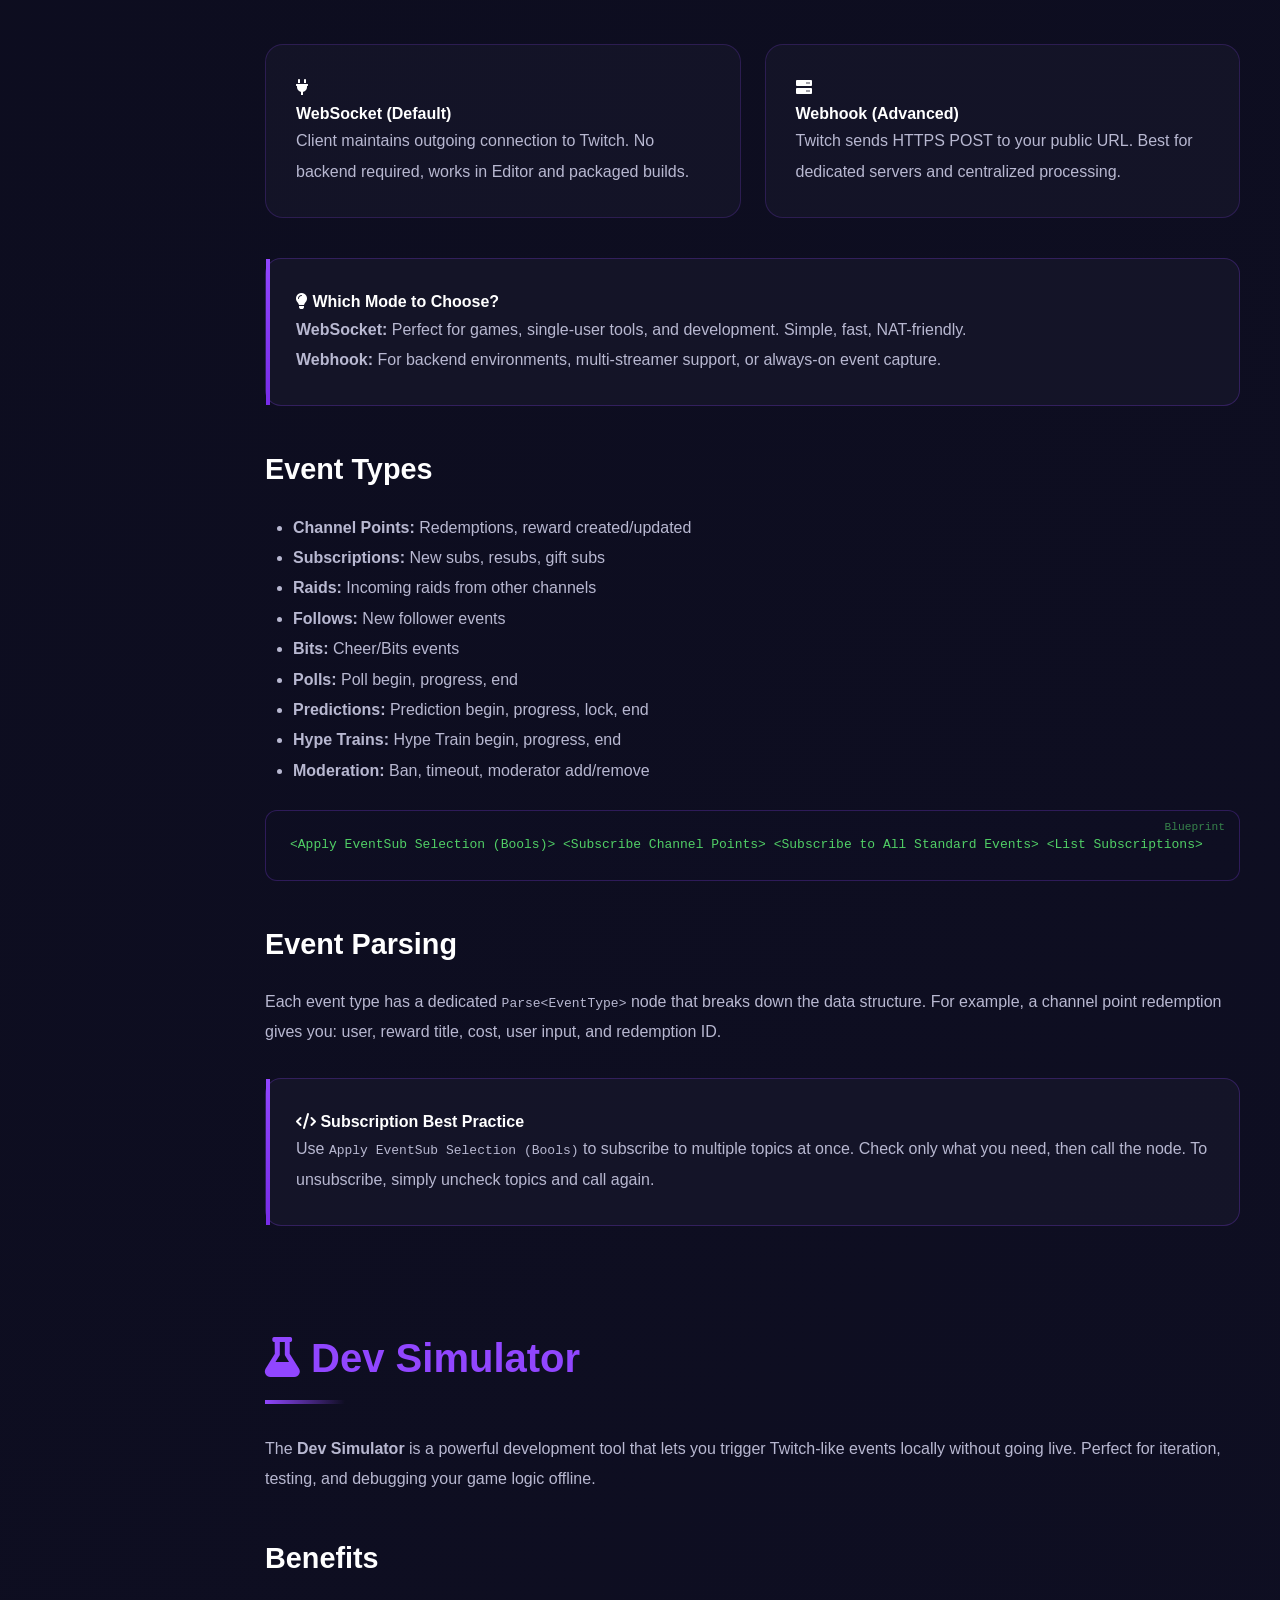
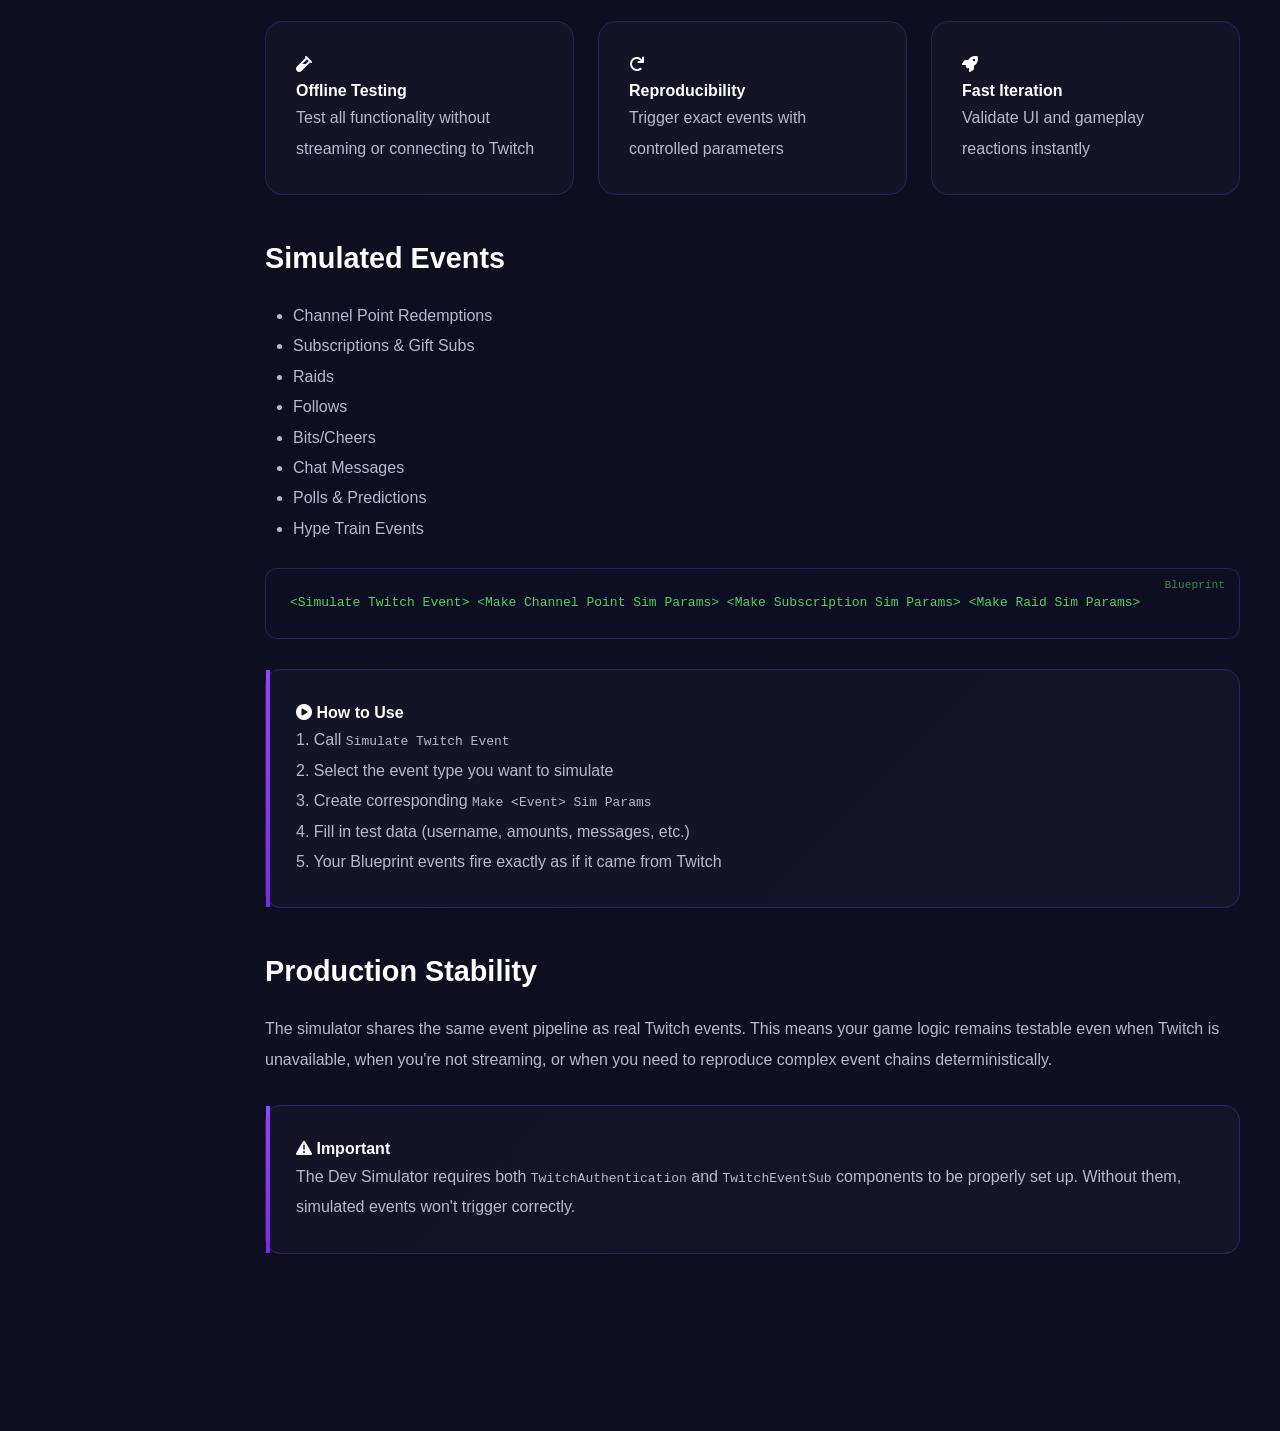
==== commit c6714c2d: "added modular Navbar for easier implementation" ====
--- a/Pages/documentation.html
+++ b/Pages/documentation.html
@@ -5,38 +5,12 @@
     <meta name="viewport" content="width=device-width, initial-scale=1.0">
     <title>Twitch StreamSync - Documentation</title>
     <link rel="stylesheet" href="documentation.css">
+    <link rel="stylesheet" href="navbar.css">
     <link href="https://cdnjs.cloudflare.com/ajax/libs/font-awesome/6.0.0/css/all.min.css" rel="stylesheet">
 </head>
 <body>
     <!-- Navigation -->
-    <nav class="navbar">
-      <div class="nav-container">
-          <div class="nav-logo">
-              <img src="../Logo/LogoStreamSync.png" alt="Twitch StreamSync Logo" class="logo-img">
-              <span>Twitch StreamSync</span>
-          </div>
-          <div class="nav-menu">
-              <a href="index.html#home" class="nav-link">Home</a>
-              <a href="index.html#features" class="nav-link">Features</a>
-              <a href="index.html#use-cases" class="nav-link">Use Cases</a>
-              <a href="index.html#why" class="nav-link">Why</a>
-              <a href="index.html#requirements" class="nav-link">Requirements</a>
-              <a href="index.html#faq" class="nav-link">FAQ</a>
-              <a href="documentation.html" class="nav-link active">Documentation</a>
-          </div>
-          <div class="nav-right">
-              <a href="https://www.fab.com/listings/97e1b3d0-df12-41eb-89f4-3e4e54f28fc4"
-                 target="_blank"
-                 class="nav-link cta">Buy</a>
-              <div class="nav-toggle" onclick="toggleDocSidebar()">
-                  <span></span>
-                  <span></span>
-                  <span></span>
-              </div>
-          </div>
-      </div>
-    </nav>
-
+    <div id="navbar-root"></div>
     <!-- Sidebar TOC -->
     <aside class="doc-sidebar" id="docSidebar">
       <h3 class="doc-sidebar-title">Contents</h3>
@@ -537,6 +511,13 @@
         <i class="fas fa-download"></i>
         <span>Download PDF</span>
     </a>
+    <script>
+    fetch("navbar.html")
+        .then(res => res.text())
+        .then(html => {
+            document.getElementById("navbar-root").innerHTML = html;
+        });
+    </script>
     <script src="script.js"></script>
 </body>
 </html>
--- a/Pages/navbar.css
+++ b/Pages/navbar.css
@@ -0,0 +1,186 @@
+/* ======================
+   NAVBAR – SHARED
+   ====================== */
+
+.navbar {
+    position: fixed;
+    top: 0;
+    width: 100%;
+    background: rgba(15, 15, 35, 0.95);
+    backdrop-filter: blur(10px);
+    border-bottom: 1px solid var(--border-color);
+    z-index: 1000;
+}
+
+.nav-container {
+    max-width: 1500px;
+    margin: 0 auto;
+    padding: 0 20px;
+    height: 70px;
+    display: flex;
+    align-items: center;
+    justify-content: space-between;
+    position: relative;
+}
+
+.nav-logo {
+    display: flex;
+    align-items: center;
+    gap: 12px;
+    font-size: 1.5rem;
+    font-weight: 700;
+    color: var(--primary-color);
+}
+
+.logo-img {
+    height: 40px;
+}
+
+.nav-menu {
+    display: flex;
+    gap: 32px;
+    align-items: center;
+    position: absolute;
+    left: 50%;
+    transform: translateX(-50%);
+}
+
+.nav-link {
+    color: var(--text-secondary);
+    text-decoration: none;
+    font-weight: 500;
+    white-space: nowrap;
+    transition: color 0.25s ease;
+}
+
+.nav-link:hover,
+.nav-link.active {
+    color: var(--primary-color);
+}
+
+.nav-link.cta {
+    background: linear-gradient(135deg, var(--primary-color), var(--secondary-color));
+    padding: 8px 16px;
+    border-radius: 6px;
+    color: #fff;
+    font-weight: 600;
+}
+
+.nav-right {
+    display: flex;
+    align-items: center;
+    gap: 16px;
+}
+
+/* ======================
+   DROPDOWN
+   ====================== */
+
+.nav-item {
+    position: relative;
+}
+
+.has-dropdown {
+    display: flex;
+    align-items: center;
+}
+
+.nav-features {
+    display: flex;
+    align-items: center;
+    gap: 6px;
+}
+
+.nav-chevron {
+    font-size: 0.75rem;
+    opacity: 0.7;
+}
+
+.dropdown {
+    position: absolute;
+    top: 100%;
+    left: 0;
+    min-width: 220px;
+    background: rgba(15, 15, 35, 0.98);
+    border: 1px solid var(--border-color);
+    border-radius: 10px;
+    padding: 10px 0;
+    opacity: 0;
+    pointer-events: none;
+    transform: translateY(10px);
+    transition: opacity 0.25s ease, transform 0.25s ease;
+    z-index: 1000;
+}
+
+.dropdown a {
+    display: block;
+    padding: 10px 18px;
+    color: var(--text-secondary);
+    text-decoration: none;
+    font-weight: 500;
+}
+
+.dropdown a:hover {
+    background: rgba(145, 70, 255, 0.12);
+    color: var(--primary-color);
+}
+
+.has-dropdown:hover .dropdown {
+    opacity: 1;
+    pointer-events: auto;
+    transform: translateY(0);
+}
+
+/* ======================
+   MOBILE
+   ====================== */
+
+.nav-toggle {
+    display: none;
+    flex-direction: column;
+    cursor: pointer;
+}
+
+.nav-toggle span {
+    width: 25px;
+    height: 3px;
+    background: var(--text-primary);
+    margin: 3px 0;
+}
+
+@media (max-width: 768px) {
+
+    .nav-menu {
+        display: none;
+        position: absolute;
+        top: 70px;
+        left: 0;
+        width: 100%;
+        background: var(--darker-bg);
+        flex-direction: column;
+        padding: 20px;
+        border-top: 1px solid var(--border-color);
+        transform: none;
+    }
+
+    .nav-menu.active {
+        display: flex;
+    }
+
+    .nav-toggle {
+        display: flex;
+    }
+
+    .has-dropdown:hover .dropdown {
+        opacity: 0;
+        pointer-events: none;
+    }
+
+    .dropdown.open {
+        opacity: 1;
+        pointer-events: auto;
+        transform: translateY(0);
+        position: relative;
+        border: none;
+    }
+}
